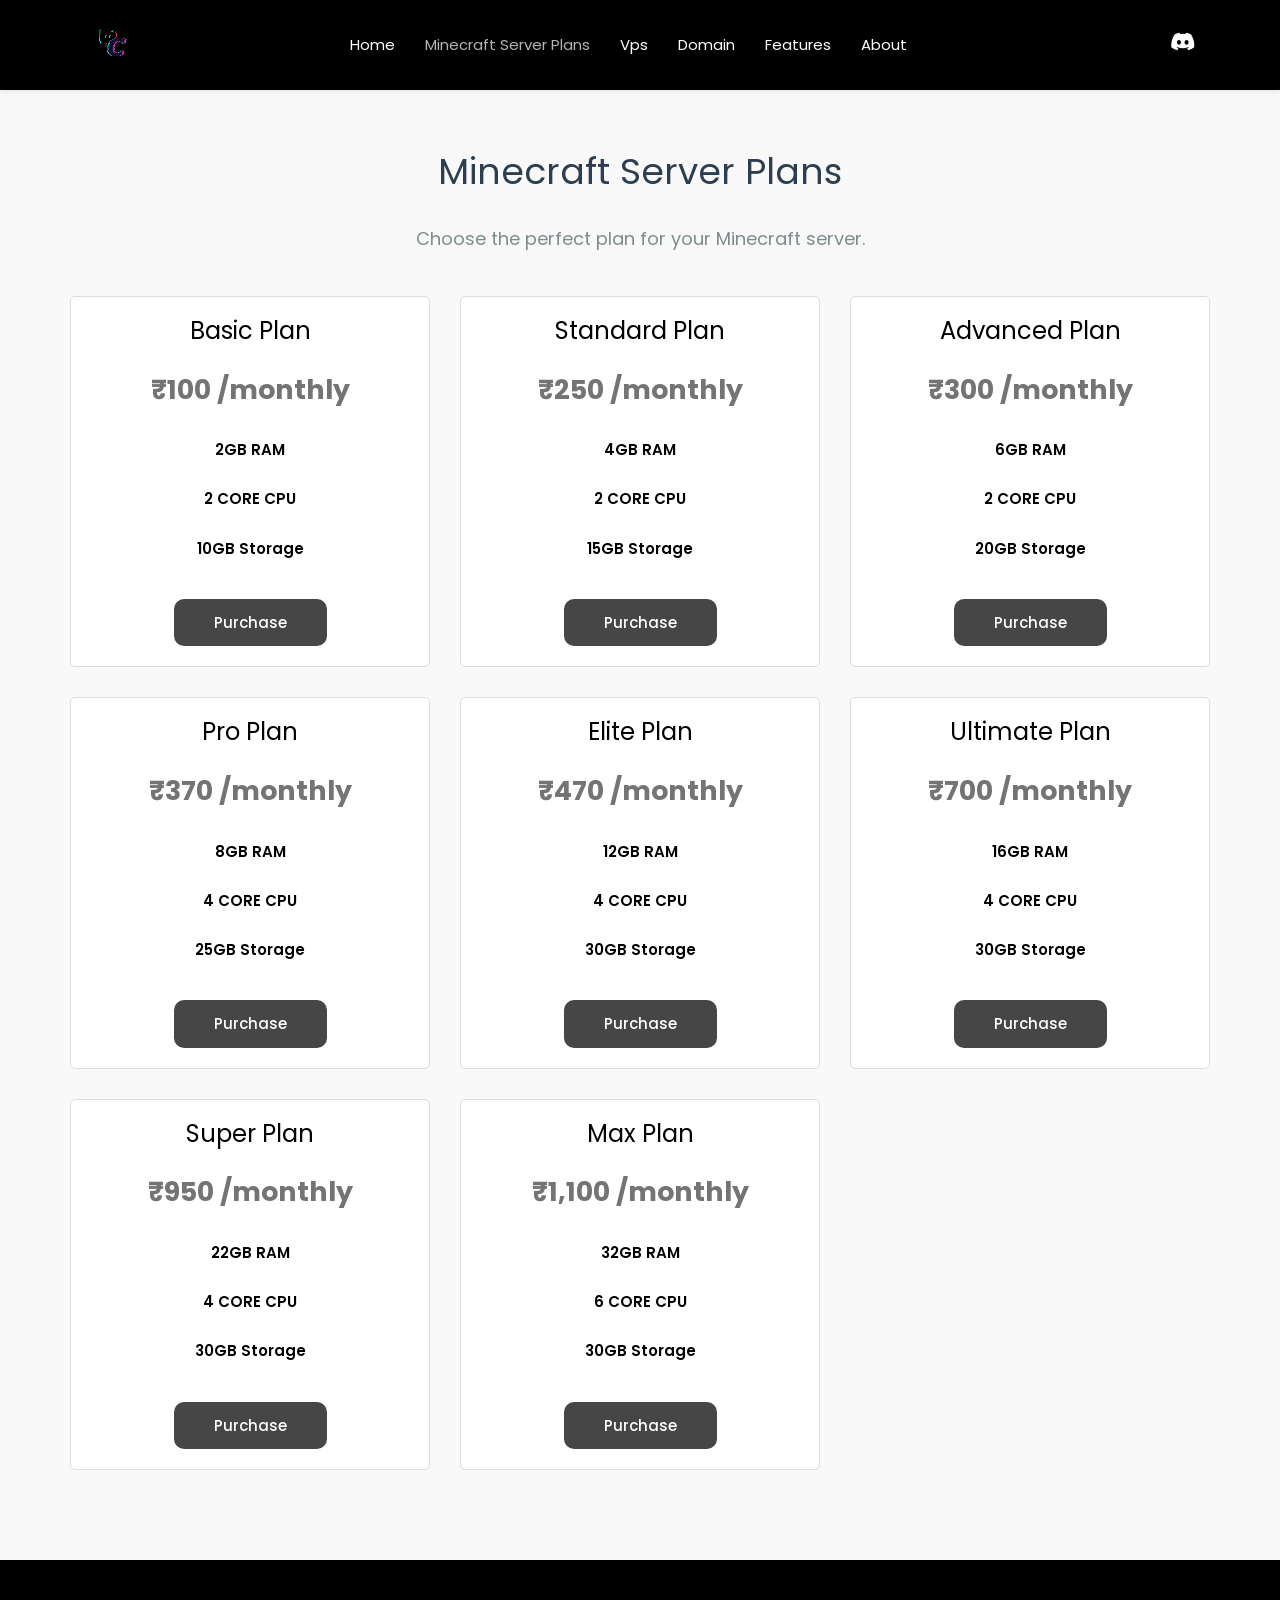
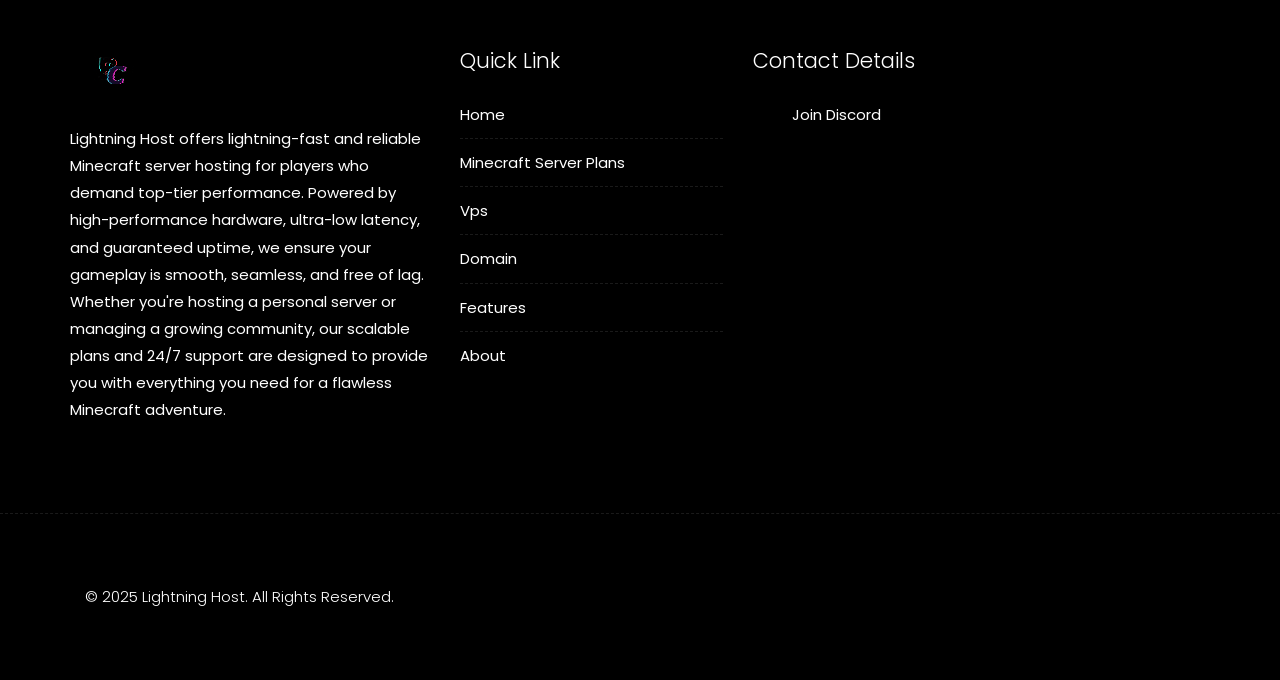
==== mcplans.html @ 677b2b1d "added" ====
<!DOCTYPE html>
<html lang="en">

<head>
    <meta charset="UTF-8">
    <meta http-equiv="X-UA-Compatible" content="IE=edge">
    <meta name="viewport" content="width=device-width, minimum-scale=1.0, maximum-scale=1.0, user-scalable=no">
    <title>Lightning Host | Minecraft Plans</title>
    <meta name="keywords" content="Minecraft Server Plans, Best Minecraft Hosting">
    <meta name="description" content="Explore our affordable and flexible Minecraft server plans.">
    <meta name="author" content="Uchiha nodes">
    <link rel="shortcut icon" href="images/logos/logo.png" type="image/x-icon" />
    <link rel="apple-touch-icon" href="images/logos/logo.png">
    <link rel="stylesheet" href="css/bootstrap.min.css">
    <link rel="stylesheet" href="style.css">
    <link rel="stylesheet" href="css/colors.css">
    <link rel="stylesheet" href="css/versions.css">
    <link rel="stylesheet" href="css/responsive.css">
    <link href="https://fonts.googleapis.com/css2?family=Poppins:wght@400;500;600;700&display=swap" rel="stylesheet">
    <link href="https://cdnjs.cloudflare.com/ajax/libs/font-awesome/5.15.4/css/all.min.css" rel="stylesheet">
    <script src="js/modernizer.js"></script>
</head>

<body class="host_version">


    <header class="header header_style_01">
        <nav class="megamenu navbar navbar-default">
            <div class="container">
                <div class="navbar-header">
                    <button type="button" class="navbar-toggle collapsed" data-toggle="collapse" data-target="#navbar" aria-expanded="false" aria-controls="navbar">
                        <span class="sr-only">Toggle navigation</span>
                        <span class="icon-bar"></span>
                        <span class="icon-bar"></span>
                        <span class="icon-bar"></span>
                    </button>
                    <a class="navbar-brand" href="index.html">
                        <img src="images/logos/logo (23).png" alt="image" class="animated-logo">
                    </a>
                </div>
                <div id="navbar" class="navbar-collapse collapse">
                    <ul class="nav navbar-nav">
                        <li><a href="./">Home</a></li>
                        <li><a class="active" href="./mcplans">Minecraft Server Plans</a></li>
                        <li><a href="./vps">Vps</a></li>
                        <li><a href="./domain">Domain</a></li>
                        <li><a href="./feature">Features</a></li>
                        <li><a href="./about">About</a></li>
                    </ul>
                    <ul class="nav navbar-nav navbar-right">
                        <li>
                            <a href="https://discord.gg/VqP8Ry9nz5" target="_blank">
                                <i class="fab fa-discord" aria-hidden="true" style="font-size: 20px;"></i>
                            </a>
                        </li>
                    </ul>
                </div>
            </div>
        </nav>
    </header>
    <section id="plans" class="plans-section">
        <div class="container">
            <div class="row">
                <div class="col-md-12 text-center">
                    <h2 class="section-title">Minecraft Server Plans</h2>
                    <p class="section-subtitle">Choose the perfect plan for your Minecraft server.</p>
                </div>
            </div>
            <div class="row">
                <!-- Plan Boxes -->
                <div class="col-md-4 col-sm-6">
                    <div class="plan-box">
                        <h3>Basic Plan</h3>
                        <p class="price">₹100 /monthly</p>
                        <ul>
                            <li>2GB RAM</li>
                            <li>2 CORE CPU</li>
                            <li>10GB Storage</li>
                        </ul>
                        <button class="btn btn-light btn-radius btn-brd effect-1" data-toggle="modal" data-target="#paymentModal">Purchase</button>
                    </div>
                </div>
                <div class="col-md-4 col-sm-6">
                    <div class="plan-box">
                        <h3>Standard Plan</h3>
                        <p class="price">₹250 /monthly</p>
                        <ul>
                            <li>4GB RAM</li>
                            <li>2 CORE CPU</li>
                            <li>15GB Storage</li>
                        </ul>
                        <button class="btn btn-light btn-radius btn-brd effect-1" data-toggle="modal" data-target="#paymentModal">Purchase</button>
                    </div>
                </div>
                <div class="col-md-4 col-sm-6">
                    <div class="plan-box">
                        <h3>Advanced Plan</h3>
                        <p class="price">₹300 /monthly</p>
                        <ul>
                            <li>6GB RAM</li>
                            <li>2 CORE CPU</li>
                            <li>20GB Storage</li>
                        </ul>
                        <button class="btn btn-light btn-radius btn-brd effect-1" data-toggle="modal" data-target="#paymentModal">Purchase</button>
                    </div>
                </div>
                <div class="col-md-4 col-sm-6">
                    <div class="plan-box">
                        <h3>Pro Plan</h3>
                        <p class="price">₹370 /monthly</p>
                        <ul>
                            <li>8GB RAM</li>
                            <li>4 CORE CPU</li>
                            <li>25GB Storage</li>
                        </ul>
                        <button class="btn btn-light btn-radius btn-brd effect-1" data-toggle="modal" data-target="#paymentModal">Purchase</button>
                    </div>
                </div>
                <div class="col-md-4 col-sm-6">
                    <div class="plan-box">
                        <h3>Elite Plan</h3>
                        <p class="price">₹470 /monthly</p>
                        <ul>
                            <li>12GB RAM</li>
                            <li>4 CORE CPU</li>
                            <li>30GB Storage</li>
                        </ul>
                        <button class="btn btn-light btn-radius btn-brd effect-1" data-toggle="modal" data-target="#paymentModal">Purchase</button>
                    </div>
                </div>
                <div class="col-md-4 col-sm-6">
                    <div class="plan-box">
                        <h3>Ultimate Plan</h3>
                        <p class="price">₹700 /monthly</p>
                        <ul>
                            <li>16GB RAM</li>
                            <li>4 CORE CPU</li>
                            <li>30GB Storage</li>
                        </ul>
                        <button class="btn btn-light btn-radius btn-brd effect-1" data-toggle="modal" data-target="#paymentModal">Purchase</button>
                    </div>
                </div>
                <div class="col-md-4 col-sm-6">
                    <div class="plan-box">
                        <h3>Super Plan</h3>
                        <p class="price">₹950 /monthly</p>
                        <ul>
                            <li>22GB RAM</li>
                            <li>4 CORE CPU</li>
                            <li>30GB Storage</li>
                        </ul>
                        <button class="btn btn-light btn-radius btn-brd effect-1" data-toggle="modal" data-target="#paymentModal">Purchase</button>
                    </div>
                </div>
                <div class="col-md-4 col-sm-6">
                    <div class="plan-box">
                        <h3>Max Plan</h3>
                        <p class="price">₹1,100 /monthly</p>
                        <ul>
                            <li>32GB RAM</li>
                            <li>6 CORE CPU</li>
                            <li>30GB Storage</li>
                        </ul>
                        <button class="btn btn-light btn-radius btn-brd effect-1" data-toggle="modal" data-target="#paymentModal">Purchase</button>
                    </div>
                </div>
            </div>
        </div>
    </section>


    <div class="modal fade" id="paymentModal" tabindex="-1" role="dialog" aria-labelledby="paymentModalLabel" aria-hidden="true">
        <div class="modal-dialog" role="document">
            <div class="modal-content">
                <div class="modal-header">
                    <h5 class="modal-title" id="paymentModalLabel">Choose Payment Option</h5>
                    <button type="button" class="close" data-dismiss="modal" aria-label="Close">
                        <span aria-hidden="true">&times;</span>
                    </button>
                </div>
                <div class="modal-body">
                    <form id="paymentForm">
                        <div class="form-group">
                            <label for="paymentOption">Select Payment Method:</label>
                            <select class="form-control" id="paymentOption" required>
                                <option value="" disabled selected>Select a payment method</option>
                                <option value="upi">UPI</option>
                                <option value="upi">Phonepe</option>
                                <option value="upi">Gpay</option>
                                <option value="upi">Paytm</option>
                                <option value="credit_card">Credit Card</option>
                                <option value="paypal">PayPal</option>
                            </select>
                        </div>
                        <button type="button" class="btn btn-primary" id="payButton">
                            <i class="fas fa-wallet"></i> Pay
                          </button>

                    </form>
                    <div id="paymentDetails" class="mt-3" style="display: none;">

                        <div id="upiDetails" style="display: none;">
                            <p><b>Important :-</b></p>
                            <p><strong>Before Paying Read All The Instructions:-</strong></p>
                            <p>After Completing Payment, Take A Screenshot Of The Payment Proof.</p>
                            <p>After Taking Screenshot, Click On Checkout Button Bellow.</p>
                            <p>Checkout Button Will Redirect You To Our Discord Checkout Channel.</p>
                            <p>In The Channel Make Checkout Ticket & Send The Payment Proof There.</p>
                            <p>After Provinding All Details And Proof Wait For The Owner Approval.</p>
                            <p>You Will Be Provided With Your Server Shortly.</p>
                            <img src="images/logos/IMG_2029.jpg" alt="UPI QR Code" class="img-fluid">
                            <span>prathampg@fam</span>
                            <p>Instructions: Open your UPI app, scan the QR code, Check name should be Pratham Anand Basavanal or Pratham and proceed with the payment.</p>
                        </div>
                        <div id="creditCardDetails" style="display: none;">
                            <p>Not available Currently.</p>
                        </div>
                        <div id="paypalDetails" style="display: none;">
                            <p>Not available Currently.</p>
                        </div>
                        <div class="checkout-button-container">
                            <button class="btn btn-success" id="checkoutButton" style="display: none;"> <i class="fas fa-shopping-cart"></i> Proceed to Checkout</button>
                        </div>
                    </div>
                </div>
            </div>
        </div>
    </div>

    <footer class="footer">
        <div class="container">
            <div class="row">
                <div class="col-md-4 col-sm-4 col-xs-12">
                    <div id="about" class="widget clearfix">
                        <div class="widget-title">
                            <img src="images/logos/logo (23).png" alt="">
                        </div>
                        <p>Lightning Host offers lightning-fast and reliable Minecraft server hosting for players who demand top-tier performance. Powered by high-performance hardware, ultra-low latency, and guaranteed uptime, we ensure your gameplay is
                            smooth, seamless, and free of lag. Whether you're hosting a personal server or managing a growing community, our scalable plans and 24/7 support are designed to provide you with everything you need for a flawless Minecraft
                            adventure. </p>
                    </div>
                </div>

                <div class="col-md-3 col-sm-3 col-xs-12">
                    <div class="widget clearfix">
                        <div class="widget-title">
                            <h3>Quick Link</h3>
                        </div>
                        <ul class="footer-links">
                            <li><a href="./">Home</a></li>
                            <li><a class="active" href="./mcplans">Minecraft Server Plans</a></li>
                            <li><a href="./vps">Vps</a></li>
                            <li><a href="./domain">Domain</a></li>
                            <li><a href="./feature">Features</a></li>
                            <li><a href="./about">About</a></li>
                        </ul>
                    </div>
                </div>

                <div class="col-md-3 col-sm-3 col-xs-12">
                    <div class="widget clearfix">
                        <div class="widget-title">
                            <h3>Contact Details</h3>
                        </div>
                        <ul class="footer-links">
                            <li><i class="fab fa-dis cord"></i><a href="
                                https://discord.gg/VqP8Ry9nz5" target="_blank"> Join Discord</a></li>
                        </ul>
                    </div>
                </div>
            </div>
        </div>
    </footer>

    <div class="copyrights">
        <div class="container">
            <div class="footer-distributed">
                <div class="footer-left">
                    <p class="footer-company-name">&copy; 2025 Lightning Host. All Rights Reserved.</p>
                </div>
            </div>
        </div>
    </div>

    <script src="js/all.js"></script>
    <script src="js/custom.js"></script>
    <script src="https://code.jquery.com/jquery-3.6.0.min.js"></script>
    <script src="https://stackpath.bootstrapcdn.com/bootstrap/4.5.2/js/bootstrap.min.js"></script>
    <script>
        // Handle payment form submission
        document.getElementById('payButton').addEventListener('click', function() {
            const paymentOption = document.getElementById('paymentOption').value;
            document.getElementById('paymentDetails').style.display = 'block';

            // Hide all payment details initially
            document.getElementById('upiDetails').style.display = 'none';
            document.getElementById('creditCardDetails').style.display = 'none';
            document.getElementById('paypalDetails').style.display = 'none';
            document.getElementById('checkoutButton').style.display = 'none';

            // Show relevant payment details based on selection
            if (paymentOption === 'upi') {
                document.getElementById('upiDetails').style.display = 'block';
                document.getElementById('checkoutButton').style.display = 'block';
            } else if (paymentOption === 'credit_card') {
                document.getElementById('creditCardDetails').style.display = 'block';
                document.getElementById('checkoutButton').style.display = 'block';
            } else if (paymentOption === 'paypal') {
                document.getElementById('paypalDetails').style.display = 'block';
                document.getElementById('checkoutButton').style.display = 'block';
            }
        });


        document.getElementById('checkoutButton').addEventListener('click', function() {

            window.open('https://discord.gg/xjxVP9pn6W', '_blank');
        });
    </script>
</body>

</html>
---- style.css ----
@import url('https://fonts.googleapis.com/css?family=PT+Sans:400,400i,700,700i');
@import url(css/animate.css);
@import url(css/animate.min.css);
@import url(css/pr_loading.css);
@import url(css/bootstrap-touch-slider.css);
@import url(css/flaticon.css);
@import url(css/prettyPhoto.css);
@import url(css/owl.carousel.css);
@import url(css/font-awesome.min.css);
body {
    color: #999;
    font-size: 15px;
    font-family: 'PT Sans', sans-serif;
    line-height: 1.80857;
}

body.demos .section {
    background: url(images/bg.png) repeat top center #f2f3f5;
}

body.demos .section-title img {
    max-width: 280px;
    display: block;
    margin: 10px auto;
}

body.demos .service-widget h3 {
    border-bottom: 1px solid #ededed;
    font-size: 18px;
    padding: 20px 0;
    background-color: #ffffff;
}

body.demos .service-widget {
    margin: 0 0 30px;
    padding: 30px;
    background-color: #fff
}

body.demos .container-fluid {
    max-width: 1080px
}

a {
    color: #1f1f1f;
    text-decoration: none !important;
    outline: none !important;
    -webkit-transition: all .3s ease-in-out;
    -moz-transition: all .3s ease-in-out;
    -ms-transition: all .3s ease-in-out;
    -o-transition: all .3s ease-in-out;
    transition: all .3s ease-in-out;
}

h1,
h2,
h3,
h4,
h5,
h6 {
    letter-spacing: 0;
    font-weight: normal;
    position: relative;
    padding: 0 0 10px 0;
    font-weight: normal;
    line-height: 120% !important;
    color: #ffffff;
    margin: 0
}

h1 {
    font-size: 24px
}

h2 {
    font-size: 22px
}

h3 {
    font-size: 18px
}

h4 {
    font-size: 16px
}

h5 {
    font-size: 14px
}

h6 {
    font-size: 13px
}

h1 a,
h2 a,
h3 a,
h4 a,
h5 a,
h6 a {
    color: #212121;
    text-decoration: none !important;
    opacity: 1
}

h1 a:hover,
h2 a:hover,
h3 a:hover,
h4 a:hover,
h5 a:hover,
h6 a:hover {
    opacity: .8
}

a {
    color: #1f1f1f;
    text-decoration: none;
    outline: none;
}

a,
.btn {
    text-decoration: none !important;
    outline: none !important;
    -webkit-transition: all .3s ease-in-out;
    -moz-transition: all .3s ease-in-out;
    -ms-transition: all .3s ease-in-out;
    -o-transition: all .3s ease-in-out;
    transition: all .3s ease-in-out;
}

.btn-custom {
    margin-top: 20px;
    background-color: transparent !important;
    border: 2px solid #ddd;
    padding: 12px 40px;
    font-size: 16px;
}

.lead {
    font-size: 18px;
    line-height: 30px;
    color: #767676;
    margin: 0;
    padding: 0;
}

blockquote {
    margin: 20px 0 20px;
    padding: 30px;
}

/*------------------------------------------------------------------
    WP CORE
-------------------------------------------------------------------*/

.first {
    clear: both
}

.last {
    margin-right: 0
}

.alignnone {
    margin: 5px 20px 20px 0;
}

.aligncenter,
div.aligncenter {
    display: block;
    margin: 5px auto 5px auto;
}

.alignright {
    float: right;
    margin: 10px 0 20px 20px;
}

.alignleft {
    float: left;
    margin: 10px 20px 20px 0;
}

a img.alignright {
    float: right;
    margin: 10px 0 20px 20px;
}

a img.alignnone {
    margin: 10px 20px 20px 0;
}

a img.alignleft {
    float: left;
    margin: 10px 20px 20px 0;
}

a img.aligncenter {
    display: block;
    margin-left: auto;
    margin-right: auto
}

.wp-caption {
    background: #fff;
    border: 1px solid #f0f0f0;
    max-width: 96%;
    /* Image does not overflow the content area */
    padding: 5px 3px 10px;
    text-align: center;
}

.wp-caption.alignnone {
    margin: 5px 20px 20px 0;
}

.wp-caption.alignleft {
    margin: 5px 20px 20px 0;
}

.wp-caption.alignright {
    margin: 5px 0 20px 20px;
}

.wp-caption img {
    border: 0 none;
    height: auto;
    margin: 0;
    max-width: 98.5%;
    padding: 0;
    width: auto;
}

.wp-caption p.wp-caption-text {
    font-size: 11px;
    line-height: 17px;
    margin: 0;
    padding: 0 4px 5px;
}

/* Text meant only for screen readers. */

.screen-reader-text {
    clip: rect(1px, 1px, 1px, 1px);
    position: absolute !important;
    height: 1px;
    width: 1px;
    overflow: hidden;
}

.screen-reader-text:focus {
    background-color: #f1f1f1;
    border-radius: 3px;
    box-shadow: 0 0 2px 2px rgba(0, 0, 0, 0.6);
    clip: auto !important;
    color: #21759b;
    display: block;
    font-size: 14px;
    font-size: 0.875rem;
    font-weight: bold;
    height: auto;
    left: 5px;
    line-height: normal;
    padding: 15px 23px 14px;
    text-decoration: none;
    top: 5px;
    width: auto;
    z-index: 100000;
    /* Above WP toolbar. */
}

/*------------------------------------------------------------------
    HEADER
-------------------------------------------------------------------*/

.megamenu .nav,
.megamenu .collapse,
.megamenu .dropup,
.megamenu .dropdown {
    position: static;
}

.megamenu .container-fluid {
    position: relative;
}

.megamenu .dropdown-menu {
    left: auto;
}

.megamenu .megamenu-content {
    padding: 20px 30px;
}

.megamenu .dropdown.megamenu-fw .dropdown-menu {
    left: 0;
    right: 0;
}

.megamenu .list-unstyled {
    min-width: 200px;
}

.header_style_01 {
    background-color: #2d3032;
    box-shadow: 0 0 8px 0 rgba(0, 0, 0, .12);
    display: block;
    left: 0;
    padding: 20px 40px !important;
    position: absolute;
    right: 0;
    top: 0;
    width: 100%;
    z-index: 111;
}

.header_style_01 .navbar-default {
    background-color: #000000;
    border: 0;
    border-radius: 0px;
}

.header_style_01 .navbar,
.header_style_01 .navbar-nav,
.header_style_01 .navbar-default,
.header_style_01 .nav {
    margin-bottom: 0 !important;
}

.header_style_01 .navbar-brand {
    padding: 2px 15px 0 15px;
}

.header_style_01 .navbar-default .navbar-nav>li>a {
    color: #2d3032;
    font-size: 15px;
    font-style: normal;
    font-weight: 400;
    text-transform: capitalize;
    background-color: transparent;
    font-family: 'Poppins', sans-serif;
}

.header_style_01 .navbar-default .navbar-nav>li a {
    background-color: #000000;
}

body.host_version .header_style_01 .navbar-default .navbar-nav>li:hover a,
body.host_version .header_style_01 .navbar-default .navbar-nav>li:focus a {
    color: #bdbdbd;
}

body.host_version .header_style_01 .navbar-default .navbar-nav>li a.active {
    color: #b4b4b4;
}

.header_style_01 .navbar-right>li {
    margin-top: 2px;
    -webkit-transition: all .3s ease-in-out;
    -moz-transition: all .3s ease-in-out;
    -ms-transition: all .3s ease-in-out;
    -o-transition: all .3s ease-in-out;
    transition: all .3s ease-in-out;
}

body.host_version .header_style_01 .navbar-right>li .log:hover {
    background: #00aeef;
    color: #2d3032 !important;
    border-color: #00aeef !important;
}

.header_style_01 .navbar-right>li>a {
    padding-bottom: 10px;
    padding-top: 10px;
}

li.social-links {
    margin: 0 8px;
}

li.social-links a {
    padding: 13px 0 !important;
}

.affix-top {
    overflow: hidden;
    visibility: visible;
    opacity: 1;
    top: -100%;
}

.affix {
    top: 0;
    left: 0;
    right: 0;
    width: 100%;
    padding: 20px 40px;
    background-color: #1f1f1f !important;
    -webkit-transition: visibility 0.95s ease-in-out, opacity 0.95s ease-in-out, bottom 0.95s ease-in-out, top 0.95s ease-in-out, left 0.95s ease-in-out, right 0.95s ease-in-out;
    -moz-transition: visibility 0.95s ease-in-out, opacity 0.95s ease-in-out, bottom 0.95s ease-in-out, top 0.95s ease-in-out, left 0.95s ease-in-out, right 0.95s ease-in-out;
    -o-transition: visibility 0.95s ease-in-out, opacity 0.95s ease-in-out, bottom 0.95s ease-in-out, top 0.95s ease-in-out, left 0.95s ease-in-out, right 0.95s ease-in-out;
    transition: visibility 0.95s ease-in-out, opacity 0.95s ease-in-out, top 0.95s ease-in-out, bottom 0.95s ease-in-out, left 0.95s ease-in-out, right 0.95s ease-in-out;
}

.navbar-nav li {
    position: relative;
}

.navbar-nav span {
    font-size: 24px;
    position: absolute;
    right: 2px;
    top: 13px;
}

.fixed-menu .navbar-default {
    position: fixed;
    visibility: hidden;
    left: 0px;
    top: 0px;
    width: 100%;
    padding: 0px 0px;
    background: #000000;
    z-index: 0;
    transition: all 500ms ease;
    -moz-transition: all 500ms ease;
    -webkit-transition: all 500ms ease;
    -ms-transition: all 500ms ease;
    -o-transition: all 500ms ease;
    z-index: 999;
    opacity: 1;
    visibility: visible;
    -ms-animation-name: fadeInDown;
    -moz-animation-name: fadeInDown;
    -op-animation-name: fadeInDown;
    -webkit-animation-name: fadeInDown;
    animation-name: fadeInDown;
    -ms-animation-duration: 500ms;
    -moz-animation-duration: 500ms;
    -op-animation-duration: 500ms;
    -webkit-animation-duration: 500ms;
    animation-duration: 500ms;
    -ms-animation-timing-function: linear;
    -moz-animation-timing-function: linear;
    -op-animation-timing-function: linear;
    -webkit-animation-timing-function: linear;
    animation-timing-function: linear;
    -ms-animation-iteration-count: 1;
    -moz-animation-iteration-count: 1;
    -op-animation-iteration-count: 1;
    -webkit-animation-iteration-count: 1;
    animation-iteration-count: 1;
}

.fixed-menu .navbar-default {
    padding: 15px 0px;
    box-shadow: 0 0 8px 0 rgba(0, 0, 0, .12);
}

/*------------------------------------------------------------------
    SECTIONS
-------------------------------------------------------------------*/

.parallax {
    background-attachment: fixed;
    background-size: cover;
    height: 100%;
    padding: 120px 0;
    position: relative;
    width: 100%;
}

.parallax.parallax-off {
    background-attachment: fixed !important;
    display: block;
    height: 100%;
    min-height: 100%;
    overflow: hidden;
    position: relative;
    background-position: center center;
    vertical-align: sub;
    width: 100%;
    z-index: 2;
}

.no-scroll-xy {
    overflow: hidden !important;
    -webkit-transition: all .4s ease-in-out;
    -moz-transition: all .4s ease-in-out;
    -ms-transition: all .4s ease-in-out;
    -o-transition: all .4s ease-in-out;
    transition: all .4s ease-in-out;
}

.section {
    display: block;
    position: relative;
    overflow: hidden;
    padding: 120px 0;
}

.noover {
    overflow: visible;
}

.noover .btn-dark {
    border: 0 !important;
}

.nopad {
    padding: 0;
}

.nopadtop {
    padding-top: 0;
}

.section.wb {
    background-color: #ffffff;
}

.section.lb {
    background-color: #f2f3f5;
}

.section.db {
    background-color: #1f1f1f;
}

.section.color1 {
    background-color: #448AFF;
}

.section.cl {
    background-color: #2d3032;
}

.first-section {
    display: block;
    position: relative;
    overflow: hidden;
    padding: 16em 0 13em;
}

/* Checklist container */

.checklist-container {
    margin-top: 10px;
    /* Spacing above the list */
    text-align: center;
    /* Center-align the entire container */
}

/* Checklist styling */

.checklist {
    list-style: none;
    /* Remove default bullet points */
    padding: 0;
    margin: 0 auto;
    display: flex;
    flex-wrap: wrap;
    /* Allow wrapping of list items */
    justify-content: center;
    /* Center items in rows */
    gap: 15px;
    /* Spacing between list items */
    max-width: 800px;
    /* Restrict the container width */
}

#ice-particles {
    position: absolute;
    top: 0;
    left: 0;
    width: 100%;
    height: 100%;
    z-index: 1;
    pointer-events: none;
}

.first-section {
    position: relative;
    z-index: 2;
}

@keyframes float {
    0% {
        transform: translateY(0px);
    }
    50% {
        transform: translateY(-10px);
    }
    100% {
        transform: translateY(0px);
    }
}

.bgimage1 {
    max-width: 80%;
    height: auto;
    margin: -20px auto;
    display: block;
    border-radius: 10px;
    animation: float 3s ease-in-out infinite;
}

.first-section h2 {
    color: #ffffff;
    font-size: 68px;
    font-weight: 300;
    text-transform: capitalize;
    display: block;
    margin: 0;
    padding: 0 0 30px;
    position: relative;
    font-family: 'Poppins', sans-serif;
}

.first-section li {
    text-align: center;
}

.first-section h2 strong {
    color: #a3a3a3;
}

.first-section .lead {
    font-size: 18px;
    font-weight: 300;
    padding: 0 0 40px;
    margin: 0;
    line-height: inherit;
    color: #ffffff;
    font-family: 'Poppins', sans-serif;
}

.macbookright {
    width: 980px;
    position: absolute;
    right: -15%;
    bottom: -6%;
}

.section-title {
    display: block;
    position: relative;
    margin-bottom: 60px;
}

.section-title p {
    color: #999;
    font-weight: 400;
    font-size: 18px;
    line-height: 33px;
    margin: 0;
}

.section-title h3 {
    font-size: 42px;
    font-weight: 300;
    line-height: 62px;
    margin: 0 0 25px;
    padding: 0;
    text-transform: none;
}

.section.colorsection p,
.section.colorsection h3,
.section.db h3 {
    color: #ffffff;
}

/*------------------------------------------------------------------
    PORTFOLIO
-------------------------------------------------------------------*/

.item-h2,
.item-h1 {
    height: 100% !important;
    height: auto !important;
}

.isotope-item {
    z-index: 2;
    padding: 0;
}

.isotope-hidden.isotope-item {
    pointer-events: none;
    z-index: 1;
}

.isotope,
.isotope .isotope-item {
    /* change duration value to whatever you like */
    -webkit-transition-duration: 0.8s;
    -moz-transition-duration: 0.8s;
    transition-duration: 0.8s;
}

.isotope {
    -webkit-transition-property: height, width;
    -moz-transition-property: height, width;
    transition-property: height, width;
}

.isotope .isotope-item {
    -webkit-transition-property: -webkit-transform, opacity;
    -moz-transition-property: -moz-transform, opacity;
    transition-property: transform, opacity;
}

.portfolio-filter ul {
    padding: 0;
    z-index: 2;
    display: block;
    position: relative;
    margin: 0;
}

.portfolio-filter ul li {
    border-radius: 0;
    display: inline-block;
    margin: 0 5px 0 0;
    text-decoration: none;
    text-transform: uppercase;
    vertical-align: middle;
}

.portfolio-filter ul li:last-child:after {
    content: "";
}

.portfolio-filter ul li .btn-dark {
    box-shadow: none;
    background-color: transparent;
    border: 1px solid #e6e7e6 !important;
    color: #1f1f1f;
    font-weight: 400;
    font-size: 13px;
    padding: 10px 30px;
}

.da-thumbs {
    list-style: none;
    position: relative;
    padding: 0;
}

.da-thumbs .pitem {
    margin: 0;
    padding: 15px;
    position: relative;
}

.da-thumbs .pitem a,
.da-thumbs .pitem a img {
    display: block;
    position: relative;
}

.da-thumbs .pitem a {
    overflow: hidden;
}

.da-thumbs .pitem a div {
    position: absolute;
    background-color: rgba(0, 0, 0, 0.8);
    width: 100%;
    height: 100%;
}

.da-thumbs .pitem a div h3 {
    display: block;
    color: #ffffff;
    font-size: 20px;
    padding: 30px 15px;
    text-transform: capitalize;
    font-weight: normal;
}

.da-thumbs .pitem a div h3 small {
    display: block;
    color: #ffffff;
    margin-top: 5px;
    font-size: 13px;
    font-weight: 300;
}

.da-thumbs .pitem a div i {
    background-color: #1f1f1f;
    position: absolute;
    color: #ffffff !important;
    bottom: 0;
    font-size: 15px;
    z-index: 12;
    right: 0;
    width: 40px;
    height: 40px;
    line-height: 40px;
    text-align: center;
}

/*------------------------------------------------------------------
    TESTIMONIALS
-------------------------------------------------------------------*/

.logos img {
    margin: auto;
    display: block;
    text-align: center;
    width: 100%;
    opacity: 0.3;
}

.logos img:hover {
    opacity: 0.5;
}

.desc h3 i {
    color: #2f2f2f;
    font-size: 37px;
    vertical-align: middle;
    margin-right: 12px;
}

.desc {
    padding: 30px;
    position: relative;
    background: #000;
    border: 1px solid #111111;
}

.testi-meta {
    display: block;
    margin-top: 20px;
}

.testimonial h4 {
    font-size: 18px;
    color: #ffffff;
    padding: 13px 0 0;
}

.testimonial img {
    max-width: 55px;
}

.testimonial small {
    margin-top: 7px;
    font-size: 16px;
    display: block;
}

.testimonial {
    background-color: transparent;
}

.testimonial h3 {
    padding: 0 0 10px;
    font-size: 20px;
    font-weight: 300;
}

.testimonial small,
.testimonial .lead {
    background-color: transparent;
    color: #aaa;
    display: block;
    font-size: 16px;
    font-style: italic;
    line-height: 30px;
    margin: 0;
    padding: 0;
    position: relative;
}

.testimonial p:after {
    display: none;
}

/*------------------------------------------------------------------
    PRICING TABLES
-------------------------------------------------------------------*/

.pricing-table {
    margin: 0px;
    background: #fff;
    box-shadow: 0 5px 14px rgba(0, 0, 0, 0.1);
}

.pricing-table i {
    width: 30px;
    color: #c2c2c2;
    display: inline-block;
    margin-right: 10px;
    padding-right: 5px;
    border-right: 1px solid #ececec;
}

.pricing-table .btn-dark {
    padding: 10px 24px;
    font-size: 15px;
}

.pricing-table strong {
    font-weight: 600;
    margin-right: 6px;
    color: #1f1f1f;
}

.pricing-table-header {
    padding: 30px 0 25px 0;
    background: #ffffff;
}

.pricing-table-header h2 {
    font-size: 31px;
    margin: 0;
    padding: 0;
    font-weight: 300;
}

.pricing-table-header h3 {
    font-size: 15px;
    font-weight: 600;
    color: #aaaaaa;
    margin-top: 10px;
    text-transform: uppercase;
}

.pricing-table-space {
    height: 10px;
}

.pricing-table-text {
    margin: 15px 30px 0 30px;
    padding: 0 10px 15px 10px;
    border-bottom: 1px solid #ececec;
    font-weight: 300;
    line-height: 30px;
    color: #c2c2c2;
    font-size: 16px;
}

.pricing-table-text p {
    font-weight: 400;
}

.pricing-table-features {
    margin: 15px 30px 0 30px;
    padding: 0 10px 15px 30px;
    border-bottom: 1px solid #ececec;
    text-align: left;
    line-height: 30px;
    font-size: 16px;
    color: #c2c2c2;
}

.pricing-table-highlighted h3,
.pricing-table-highlighted h2 {
    color: #ffffff !important;
}

.pricing-table-sign-up {
    margin-top: 25px;
    padding-bottom: 30px;
}

.pricing-table:hover {
    transform: scale(1.05, 1.06);
    -webkit-transform: scale(1.05, 1.06);
    -moz-transform: scale(1.05, 1.06);
    -o-transform: scale(1.05, 1.06);
    transition: 0.5s all ease;
    -webkit-transition: 0.5s all ease;
    -moz-transition: 0.5s all ease;
    -o-transition: 0.5s all ease;
    -ms-transition: 0.5s all ease;
}

/* Highlighted table */

.pricing-table-highlighted {
    margin-top: 0;
}

.m130 {
    margin-top: 130px;
}

.nav-pills {
    border: 1px solid #e1e1e1;
}

.nav-pills>li {
    width: 50%;
    padding: 10px;
    float: left;
    margin: 0 !important;
}

.nav-pills>li>a {
    margin: 0 !important;
    text-align: center;
    background-color: #f4f4f4;
}

/*------------------------------------------------------------------
    ICON BOXES
-------------------------------------------------------------------*/

.icon-wrapper {
    position: relative;
    cursor: pointer;
    display: block;
    z-index: 1;
}

.icon-wrapper i {
    width: 75px;
    height: 75px;
    text-align: center;
    line-height: 75px;
    font-size: 28px;
    background-color: #f2f3f5;
    color: #1f1f1f;
    margin-top: 0;
}

.small-icons.icon-wrapper:hover i,
.small-icons.icon-wrapper:hover i:hover,
.small-icons.icon-wrapper i {
    width: auto !important;
    height: auto !important;
    line-height: 1 !important;
    padding: 0 !important;
    color: #e3e3e3 !important;
    background-color: transparent !important;
    background: none !important;
    margin-right: 10px !important;
    vertical-align: middle;
    font-size: 24px !important;
}

.small-icons.icon-wrapper h3 {
    font-size: 18px;
    padding-bottom: 5px;
}

.small-icons.icon-wrapper p {
    padding: 0;
    margin: 0;
}

.icon-wrapper h3 {
    font-size: 21px;
    padding: 0 0 15px;
    margin: 0;
}

.icon-wrapper p {
    margin-bottom: 0;
    padding-left: 95px;
}

.icon-wrapper p small {
    display: block;
    color: #999;
    margin-top: 10px;
    text-transform: none;
    font-weight: 600;
    font-size: 16px;
}

.icon-wrapper p small:after {
    content: "\f105";
    font-family: FontAwesome;
    margin-left: 5px;
    font-size: 11px;
}

.effect-1 {
    display: inline-block;
    cursor: pointer;
    text-align: center;
    position: relative;
    text-decoration: none;
    z-index: 1;
}

.effect-1:after {
    pointer-events: none;
    position: absolute;
    width: 100%;
    height: 100%;
    border-radius: 4px;
    content: '';
    -webkit-box-sizing: content-box;
    -moz-box-sizing: content-box;
    box-sizing: content-box;
}

.effect-1 {
    -webkit-transition: background 0.2s, color 0.2s;
    -moz-transition: background 0.2s, color 0.2s;
    transition: background 0.2s, color 0.2s;
}

.effect-1:after {
    top: -7px;
    left: -7px;
    padding: 7px;
    box-shadow: 0 0 0 2px #274fff00;
    -webkit-transition: -webkit-transform 0.2s, opacity 0.2s;
    -webkit-transform: scale(.8);
    -moz-transition: -moz-transform 0.2s, opacity 0.2s;
    -moz-transform: scale(.8);
    -ms-transform: scale(.8);
    transition: transform 0.2s, opacity 0.2s;
    transform: scale(.8);
    opacity: 0;
}

.effect-1:hover:after {
    -webkit-transform: scale(1);
    -moz-transform: scale(1);
    -ms-transform: scale(1);
    transform: scale(1);
    opacity: 1;
}

.effect-1:after {
    -webkit-transform: scale(1.2);
    -moz-transform: scale(1.2);
    -ms-transform: scale(1.2);
    transform: scale(1.2);
}

.effect-1:hover:after {
    -webkit-transform: scale(1);
    -moz-transform: scale(1);
    -ms-transform: scale(1);
    transform: scale(1);
    opacity: 1;
}

/*------------------------------------------------------------------
    MESSAGE BOXES
-------------------------------------------------------------------*/

.service-widget h3 {
    font-size: 21px;
    color: #ffffff;
    padding: 20px 0 12px;
    margin: 0;
}

.service-widget h3 a,
.section.wb .service-widget h3,
.section.lb .service-widget h3 {
    color: #1f1f1f;
}

.service-widget p {
    margin-bottom: 0;
    padding-bottom: 0;
}

.message-box h4 {
    text-transform: uppercase;
    padding: 0;
    margin: 0 0 5px;
    font-weight: 600;
    letter-spacing: 0.5px;
    font-size: 15px;
    color: #999;
}

.message-box h2 {
    font-size: 38px;
    font-weight: 300;
    padding: 0 0 10px;
    margin: 0;
    line-height: 62px;
    margin-top: 0;
    text-transform: none;
}

.message-box p {
    margin-bottom: 20px;
}

.message-box .lead {
    padding-top: 10px;
    font-size: 19px;
    font-style: italic;
    color: #999;
    padding-bottom: 0;
}

.post-media {
    position: relative;
}

.post-media img {
    width: 100%;
}

.playbutton {
    position: absolute;
    color: #ffffff !important;
    top: 40%;
    font-size: 60px;
    z-index: 12;
    left: 0;
    right: 0;
    text-align: center;
    margin: -20px auto;
}

.hoverbutton {
    background-color: rgba(255, 255, 255, 0.8);
    position: absolute;
    color: #1f1f1f !important;
    top: 48%;
    font-size: 21px;
    z-index: 12;
    left: 0;
    opacity: 0;
    right: 0;
    width: 50px;
    height: 50px;
    line-height: 50px;
    text-align: center;
    margin: -20px auto;
}

.service-widget:hover .hoverbutton {
    opacity: 1;
}

hr.hr1 {
    position: relative;
    margin: 60px 0;
    border: 1px dashed #f2f3f5;
}

hr.hr2 {
    position: relative;
    margin: 17px 0;
    border: 1px dashed #f2f3f5;
}

hr.hr3 {
    position: relative;
    margin: 25px 0 30px 0;
    border: 1px dashed #f2f3f5;
}

hr.invis {
    border-color: transparent;
}

hr.invis1 {
    margin: 10px 0;
    border-color: transparent;
}

.section.parallax hr.hr1 {
    border-color: rgba(255, 255, 255, 0.1);
}

.sep1 {
    display: block;
    position: absolute;
    content: '';
    width: 40px;
    height: 40px;
    bottom: -20px;
    left: 50%;
    margin-left: -14px;
    background-color: #1f1f1f;
    -ms-transform: rotate(45deg);
    -webkit-transform: rotate(45deg);
    transform: rotate(45deg);
    z-index: 1;
}

.sep2 {
    display: block;
    position: absolute;
    content: '';
    width: 40px;
    height: 40px;
    top: -20px;
    left: 50%;
    margin-left: -14px;
    background-color: #1f1f1f;
    -ms-transform: rotate(45deg);
    -webkit-transform: rotate(45deg);
    transform: rotate(45deg);
    z-index: 1;
}

/* Divider Styles */

.divider-wrapper {
    width: 100%;
    box-shadow: 0 5px 14px rgba(0, 0, 0, 0.1);
    height: 540px;
    margin: 0 auto;
    position: relative;
}

.divider-wrapper:hover {
    cursor: none;
}

.divider-bar {
    position: absolute;
    width: 10px;
    left: 50%;
    top: -10px;
    bottom: -15px;
}

.code-wrapper {
    border: 1px solid #ffffff;
    display: block;
    overflow: hidden;
    width: 100%;
    height: 100%;
    position: relative;
    background: url("uploads/code.jpg") no-repeat;
}

.design-wrapper {
    overflow: hidden;
    position: absolute;
    top: 0;
    left: 0;
    right: 0;
    bottom: 0;
    -webkit-transform: translateX(50%);
    transform: translateX(50%);
}

.design-image {
    display: block;
    width: 100%;
    height: 100%;
    position: relative;
    -webkit-transform: translateX(-50%);
    transform: translateX(-50%);
    background: url("uploads/design.jpg") no-repeat;
}

/*------------------------------------------------------------------
    FEATURES
-------------------------------------------------------------------*/

.customwidget h1 {
    font-size: 44px;
    color: #ffffff;
    padding: 15px 0 25px;
    margin: 0;
    line-height: 1 !important;
    font-weight: 300;
}

.customwidget ul {
    padding: 0;
    display: block;
    margin-bottom: 30px;
}

.customwidget li i {
    margin-right: 5px;
}

.customwidget li {
    color: #ffffff;
    margin-right: 10px;
}

.image-center img {
    position: relative;
    margin: 0 0 -208px;
    z-index: 10;
    padding-right: 30px;
    text-align: center;
}

.customwidget p {
    font-style: italic;
    font-size: 18px;
    padding: 0 0 10px;
}

.img-center img {
    width: 100%;
    box-shadow: 0 5px 14px rgba(0, 0, 0, 0.1);
}

.img-center {
    margin: auto;
}

#features li p {
    margin-bottom: 0;
    padding-bottom: 0;
}

#features li {
    display: table;
    width: 100%;
    margin: 35px 0;
    cursor: pointer;
}

.features-left,
.features-right {
    padding: 0 10px;
}

.features-right li:last-child,
.features-left li:last-child {
    margin-bottom: 0px;
    padding-bottom: 0 !important;
}

.features-right li i,
.features-left li i {
    width: 68px;
    height: 68px;
    line-height: 68px;
    display: table;
    border-radius: 50%;
    font-size: 26px;
    background-color: #f2f3f5;
    margin: 0 auto 22px;
    position: relative;
    text-align: center;
    z-index: 55;
    transition: .4s;
    padding: 0;
}

#features i img {
    display: table;
    margin: 0 auto;
}

.features-left li i:before,
.features-right li i:before {
    text-align: center;
}

.features-right li i .ico-current,
.features-left li i .ico-current {
    opacity: 1;
    transition: .4s;
    visibility: visible;
}

.features-right li i .ico-hover,
.features-left li i .ico-hover {
    opacity: 0;
    transition: .4s;
    visibility: hidden;
    top: 19px;
}

.features-right li:hover .ico-current,
.features-left li:hover .ico-current {
    opacity: 0;
    transition: .4s;
    visibility: hidden;
}

.features-right li:hover .ico-hover,
.features-left li:hover .ico-hover {
    opacity: 1;
    transition: .4s;
    visibility: visible;
}

.features-right i {
    float: left;
}

.fr-inner {
    margin-left: 90px;
}

.features-left i {
    float: right;
}

.fl-inner {
    text-align: right;
    margin-right: 90px;
}

#features h4 {
    text-transform: capitalize;
    margin: 0;
    font-size: 19px;
}

/*------------------------------------------------------------------
    CONTACT
-------------------------------------------------------------------*/

.bootstrap-select {
    width: 100% \0;
    /*IE9 and below*/
}

.bootstrap-select>.dropdown-toggle {
    width: 100%;
    padding-right: 25px;
}

.has-error .bootstrap-select .dropdown-toggle,
.error .bootstrap-select .dropdown-toggle {
    border-color: #b94a48;
}

.bootstrap-select.fit-width {
    width: auto !important;
}

.bootstrap-select:not([class*="col-"]):not([class*="form-control"]):not(.input-group-btn) {
    width: 100%;
}

.bootstrap-select .dropdown-toggle:focus {
    outline: thin dotted #333333 !important;
    outline: 5px auto -webkit-focus-ring-color !important;
    outline-offset: -2px;
}

.bootstrap-select.form-control {
    margin-bottom: 0;
    padding: 0;
    border: none;
}

.bootstrap-select.form-control:not([class*="col-"]) {
    width: 100%;
}

.bootstrap-select.form-control.input-group-btn {
    z-index: auto;
}

.bootstrap-select.btn-group:not(.input-group-btn),
.bootstrap-select.btn-group[class*="col-"] {
    float: none;
    display: inline-block;
    margin-left: 0;
}

.bootstrap-select.btn-group.dropdown-menu-right,
.bootstrap-select.btn-group[class*="col-"].dropdown-menu-right,
.row .bootstrap-select.btn-group[class*="col-"].dropdown-menu-right {
    float: right;
}

.form-inline .bootstrap-select.btn-group,
.form-horizontal .bootstrap-select.btn-group,
.form-group .bootstrap-select.btn-group {
    margin-bottom: 0;
}

.form-group-lg .bootstrap-select.btn-group.form-control,
.form-group-sm .bootstrap-select.btn-group.form-control {
    padding: 0;
}

.form-inline .bootstrap-select.btn-group .form-control {
    width: 100%;
}

.bootstrap-select.btn-group.disabled,
.bootstrap-select.btn-group>.disabled {
    cursor: not-allowed;
}

.bootstrap-select.btn-group.disabled:focus,
.bootstrap-select.btn-group>.disabled:focus {
    outline: none !important;
}

.bootstrap-select.btn-group .dropdown-toggle .filter-option {
    display: inline-block;
    overflow: hidden;
    width: 100%;
    text-align: left;
}

.bootstrap-select.btn-group .dropdown-toggle .fa-angle-down {
    position: absolute;
    top: 30% !important;
    right: -5px;
    vertical-align: middle;
}

.bootstrap-select.btn-group[class*="col-"] .dropdown-toggle {
    width: 100%;
}

.bootstrap-select.btn-group .dropdown-menu {
    border: 1px solid #ededed;
    box-shadow: none;
    box-sizing: border-box;
    min-width: 100%;
    padding: 20px 10px;
    z-index: 1035;
}

.dropdown-menu>li>a {
    background-color: transparent !important;
    color: #bcbcbc !important;
    font-size: 15px;
    padding: 10px 20px;
}

.bootstrap-select.btn-group .dropdown-menu.inner {
    position: static;
    float: none;
    border: 0;
    padding: 0;
    margin: 0;
    border-radius: 0;
    -webkit-box-shadow: none;
    box-shadow: none;
}

.bootstrap-select.btn-group .dropdown-menu li {
    position: relative;
}

.bootstrap-select.btn-group .dropdown-menu li.active small {
    color: #fff;
}

.bootstrap-select.btn-group .dropdown-menu li.disabled a {
    cursor: not-allowed;
}

.bootstrap-select.btn-group .dropdown-menu li a {
    cursor: pointer;
}

.bootstrap-select.btn-group .dropdown-menu li a.opt {
    position: relative;
    padding-left: 2.25em;
}

.bootstrap-select.btn-group .dropdown-menu li a span.check-mark {
    display: none;
}

.bootstrap-select.btn-group .dropdown-menu li a span.text {
    display: inline-block;
}

.bootstrap-select.btn-group .dropdown-menu li small {
    padding-left: 0.5em;
}

.bootstrap-select.btn-group .dropdown-menu .notify {
    position: absolute;
    bottom: 5px;
    width: 96%;
    margin: 0 2%;
    min-height: 26px;
    padding: 3px 5px;
    background: #f5f5f5;
    border: 1px solid #e3e3e3;
    -webkit-box-shadow: inset 0 1px 1px rgba(0, 0, 0, 0.05);
    box-shadow: inset 0 1px 1px rgba(0, 0, 0, 0.05);
    pointer-events: none;
    opacity: 0.9;
    -webkit-box-sizing: border-box;
    -moz-box-sizing: border-box;
    box-sizing: border-box;
}

.bootstrap-select.btn-group .no-results {
    padding: 3px;
    background: #f5f5f5;
    margin: 0 5px;
    white-space: nowrap;
}

.bootstrap-select.btn-group.fit-width .dropdown-toggle .filter-option {
    position: static;
}

.bootstrap-select.btn-group.fit-width .dropdown-toggle .caret {
    position: static;
    top: auto;
    margin-top: 4px;
}

.bootstrap-select.btn-group.show-tick .dropdown-menu li.selected a span.check-mark {
    position: absolute;
    display: inline-block;
    right: 15px;
    margin-top: 5px;
}

.bootstrap-select.btn-group.show-tick .dropdown-menu li a span.text {
    margin-right: 34px;
}

.bootstrap-select.show-menu-arrow.open>.dropdown-toggle {
    z-index: 1036;
}

.bootstrap-select.show-menu-arrow .dropdown-toggle:before {
    content: '';
    border-left: 7px solid transparent;
    border-right: 7px solid transparent;
    border-bottom: 7px solid rgba(204, 204, 204, 0.2);
    position: absolute;
    bottom: -4px;
    left: 9px;
    display: none;
}

.bootstrap-select.show-menu-arrow .dropdown-toggle:after {
    content: '';
    border-left: 6px solid transparent;
    border-right: 6px solid transparent;
    border-bottom: 6px solid white;
    position: absolute;
    bottom: -4px;
    left: 10px;
    display: none;
}

.bootstrap-select.show-menu-arrow.dropup .dropdown-toggle:before {
    bottom: auto;
    top: -3px;
    border-top: 7px solid rgba(204, 204, 204, 0.2);
    border-bottom: 0;
}

.bootstrap-select.show-menu-arrow.dropup .dropdown-toggle:after {
    bottom: auto;
    top: -3px;
    border-top: 6px solid white;
    border-bottom: 0;
}

.bootstrap-select.show-menu-arrow.pull-right .dropdown-toggle:before {
    right: 12px;
    left: auto;
}

.bootstrap-select.show-menu-arrow.pull-right .dropdown-toggle:after {
    right: 13px;
    left: auto;
}

.bootstrap-select.show-menu-arrow.open>.dropdown-toggle:before,
.bootstrap-select.show-menu-arrow.open>.dropdown-toggle:after {
    display: block;
}

.bs-searchbox,
.bs-actionsbox,
.bs-donebutton {
    padding: 4px 8px;
}

.bs-actionsbox {
    float: left;
    width: 100%;
    -webkit-box-sizing: border-box;
    -moz-box-sizing: border-box;
    box-sizing: border-box;
}

.bs-actionsbox .btn-group button {
    width: 50%;
}

.bs-donebutton {
    float: left;
    width: 100%;
    -webkit-box-sizing: border-box;
    -moz-box-sizing: border-box;
    box-sizing: border-box;
}

.bs-donebutton .btn-group button {
    width: 100%;
}

.bs-searchbox+.bs-actionsbox {
    padding: 0 8px 4px;
}

.bs-searchbox .form-control {
    margin-bottom: 0;
    width: 100%;
}

select.bs-select-hidden,
select.selectpicker {
    display: none !important;
}

select.mobile-device {
    position: absolute !important;
    top: 0;
    left: 0;
    display: block !important;
    width: 100%;
    height: 100% !important;
    opacity: 0;
}

/*# sourceMappingURL=bootstrap-select.css.map */

.bootstrap-select>.btn {
    background: rgba(0, 0, 0, 0) none repeat scroll 0 0;
    font-size: 15px;
    height: 33px;
    box-shadow: none !important;
    border: 0 !important;
    padding: 0;
    width: 100%;
    color: #bcbcbc !important;
}

.contact_form {
    border: 1px solid #ededed;
    box-shadow: 0 5px 14px rgba(0, 0, 0, 0.1);
    background-color: #f2f3f5;
    padding: 40px 30px;
}

.contact_form .form-control {
    background-color: #fff;
    margin-bottom: 30px;
    border: 1px solid #ebebeb;
    box-sizing: border-box;
    color: #bcbcbc;
    font-size: 16px;
    outline: 0 none;
    padding: 10px 25px;
    height: 55px;
    resize: none;
    box-shadow: none !important;
    width: 100%;
}

.contact_form textarea {
    color: #bcbcbc;
    padding: 20px 25px !important;
    height: 160px !important;
}

.contact_form .form-control::-webkit-input-placeholder {
    color: #bcbcbc;
}

.contact_form .form-control::-moz-placeholder {
    opacity: 1;
    color: #bcbcbc;
}

.contact_form .form-control::-ms-input-placeholder {
    color: #bcbcbc;
}

#contact {
    background: url(images/bg.png) no-repeat center center #fff;
}

.features-section {
    padding: 60px 0;
    background-color: #f9f9f9;
}

.section-title {
    font-size: 36px;
    margin-bottom: 20px;
    color: #000000;
    font-family: 'Poppins', sans-serif;
}

.section-subtitle {
    font-size: 18px;
    margin-bottom: 40px;
    font-family: 'Poppins', sans-serif;
}

.feature-box {
    text-align: center;
    padding: 20px;
    border: 1px solid #ddd;
    border-radius: 5px;
    margin-bottom: 30px;
    transition: transform 0.3s;
}

.feature-box:hover {
    transform: translateY(-5px);
}

.feature-box i {
    font-size: 40px;
    color: #000000;
    margin-bottom: 15px;
}

.feature-box h3 {
    font-size: 24px;
    margin-bottom: 10px;
    color: #666;
    font-family: 'Poppins', sans-serif;
}

.feature-box p {
    font-size: 15px;
    color: #666;
    font-family: 'Poppins', sans-serif;
}

.plans-section {
    padding: 60px 0;
    background-color: #f9f9f9;
}

.section-title {
    font-size: 36px;
    margin-bottom: 20px;
}

.section-subtitle {
    font-size: 18px;
    margin-bottom: 40px;
}

.plan-box {
    background-color: #fff;
    border: 1px solid #ddd;
    border-radius: 5px;
    padding: 20px;
    text-align: center;
    margin-bottom: 30px;
    transition: transform 0.3s;
    font-family: 'Poppins', sans-serif;
}

.plan-box:hover {
    transform: translateY(-5px);
}

/* QR Code Image Styles */

#upiDetails img {
    width: 210px;
    /* Set a specific width for the QR code */
    height: auto;
    /* Maintain aspect ratio */
    margin: 10px 0;
    /* Add some margin for spacing */
    display: block;
    /* Center the image */
    margin-left: auto;
    /* Center the image */
    margin-right: auto;
    /* Center the image */
}

#upiDetails span {
    display: block;
    /* Ensures it's on a new line */
    text-align: center;
    /* Centers the text */
    font-weight: 600;
    /* Makes the text bold */
    font-size: 2rem;
    /* Adjust size for better visibility */
    margin-top: 10px;
    /* Adds spacing from the content above */
    font-family: 'Poppins', sans-serif;
}

#upiDetails p {
    color: #525252;
    text-align: center;
}

#upiDetails p b {
    color: #ff0000;
    text-align: center;
}

/* Checkout Button */

#checkoutButton {
    background-color: #28a745;
    /* Green color for checkout */
    color: #fff;
    /* White text */
    border: none;
    /* Remove default border */
}

#checkoutButton:hover {
    background-color: #218838;
    /* Darker green on hover */
}

.checkout-button-container {
    display: flex;
    /* Use flexbox for centering */
    justify-content: center;
    /* Center horizontally */
    margin-top: 20px;
    /* Add some space above the button */
}

.plan-box h3 {
    font-size: 24px;
    margin-bottom: 10px;
    color: #000000;
}

.plan-box .price {
    font-size: 27px;
    color: #747474;
    margin-bottom: 15px;
    font-family: 'Poppins', sans-serif;
}

.plan-box ul {
    list-style: none;
    padding: 0;
    margin: 0;
}

.plan-box ul li {
    margin: 22px 0;
    color: #000;
    font-weight: 600;
}

.plan-box .btn {
    margin-top: 15px;
    background-color: #000000;
}

.about-section {
    padding: 60px 0;
    background-color: #f9f9f9;
    font-family: 'Poppins', sans-serif;
}

.about-section {
    background-color: #ffffff;
    /* Black background */
    color: #fff;
    /* White text */
    padding: 60px 0;
    /* Add padding for better spacing */
}

.about-section h2 {
    color: #4b4b4b;
    /* Gold color for section title */
}

.about-section h3 {
    color: #fff;
    /* White color for subheadings */
    margin-top: 20px;
    /* Space above subheadings */
}

.about-section p {
    color: #ddd;
    /* Light gray for paragraph text */
}

.discord-widget-section {
    background-color: #f9f9f9;
    /* Black background */
    color: #000000;
    /* White text */
    padding: 40px 0;
    /* Padding for spacing */
}

.discord-widget-section h2 {
    color: #000000;
    /* Gold color for section title */
    font-family: 'Poppins', sans-serif;
}

/* General Styles */

body {
    font-family: 'Poppins', sans-serif;
    background-color: #f9f9f9;
    color: #333;
}

/* Section Styles */

.domains-section {
    padding: 60px 0;
}

.section-title {
    font-size: 36px;
    margin-bottom: 20px;
    color: #2c3e50;
}

.section-subtitle {
    font-size: 18px;
    margin-bottom: 40px;
    color: #7f8c8d;
}

/* Domain List Styles */

.domain-list {
    display: flex;
    flex-wrap: wrap;
    justify-content: center;
    margin: 0;
    padding: 0;
    list-style: none;
}

.domain-list li {
    background-color: #ffffff;
    border: 1px solid #e0e0e0;
    border-radius: 8px;
    padding: 20px;
    margin: 10px;
    width: 150px;
    text-align: center;
    box-shadow: 0 2px 5px rgba(0, 0, 0, 0.1);
    transition: transform 0.3s, box-shadow 0.3s;
}

.domain-list li:hover {
    transform: translateY(-5px);
    box-shadow: 0 4px 10px rgba(0, 0, 0, 0.2);
}

/* Note Section Styles */

.note {
    background-color: #5a5a5a;
    border-radius: 8px;
    padding: 20px;
    margin-top: 40px;
    text-align: center;
    color: #fff;
}

.note p {
    margin: 5px 0;
}

/* Footer Styles */

.footer {
    background-color: #2c3e50;
    color: #ffffff;
    padding: 40px 0;
}

.footer a {
    color: #ffffff;
    text-decoration: none;
}

.footer a:hover {
    text-decoration: underline;
}

.footer-company-name {
    margin: 0;
}

/* Responsive Styles */

@media (max-width: 768px) {
    .domain-list li {
        width: 100%;
        margin: 10px 0;
    }
}

.online-members h2 {
    color: #ffffff;
    /* Gold color for title */
    font-size: 1.4em;
    /* Larger font size for title */
    margin-bottom: 10px;
    /* Space below title */
    text-shadow: 1px 1px 2px rgba(0, 0, 0, 0.7);
    /* Subtle shadow for text */
}

.online-count {
    font-size: 30px;
    /* Large font for online count */
    font-weight: bold;
    background: linear-gradient(90deg, #ffffff, #adb2ff);
    /* Gradient background for count */
    -webkit-background-clip: text;
    /* Clip background to text */
    -webkit-text-fill-color: transparent;
    /* Make text transparent to show gradient */
}

/* Custom styles for the online members display */

.online-members {
    background: linear-gradient(135deg, #1a1a1a, #181818);
    /* Dark gradient background */
    color: #fff;
    /* White text */
    padding: 29px;
    /* Reduced padding */
    border-radius: 8px;
    /* Slightly smaller border radius */
    box-shadow: 0 6px 15px rgba(0, 0, 0, 0.5);
    /* Reduced shadow */
    margin: 15px auto;
    /* Center the box horizontally */
    text-align: center;
    width: 290px;
    /* Set a fixed width for smaller horizontal size */
    transition: transform 0.3s, box-shadow 0.3s, background-color 0.3s;
    /* Smooth transition */
    font-size: 14px;
    /* Adjusted font size */
}

.online-members:hover {
    transform: translateY(-5px);
    /* Lift the element on hover */
    box-shadow: 0 10px 25px rgba(0, 0, 0, 0.7);
    /* Slightly stronger shadow for hover */
    background: linear-gradient(135deg, #1a1a1a, #181818);
    /* Background color change on hover */
}

.join-button {
    margin-top: 20px;
    padding: 10px 20px;
    background-color: #7289DA;
    /* Gold color for button */
    border: none;
    border-radius: 5px;
    color: #ffffff;
    font-weight: 600;
    cursor: pointer;
    font-size: 13px;
    /* Font size */
    transition: background-color 0.3s, transform 0.3s;
    /* Smooth transition */
}

.join-button:hover {
    background-color: #4d5885;
    /* Darker gold on hover */
    transform: translateY(-2px);
    /* Lift effect on hover */
}

input[type="number"] {
    padding: 10px;
    border: none;
    border-radius: 5px;
    margin-top: 10px;
    width: 80%;
    /* Full width */
    max-width: 300px;
    /* Max width */
    font-size: 16px;
    /* Font size */
}

.discord-widget-section p {
    color: #ddd;
    /* Light gray for paragraph text */
}

.about-list {
    list-style-type: none;
    /* Remove default list styling */
    padding: 0;
    /* Remove padding */
}

.about-list li {
    background: #222;
    /* Dark background for list items */
    margin: 10px 0;
    /* Space between list items */
    padding: 10px;
    /* Padding for list items */
    border-radius: 5px;
    /* Rounded corners */
    transition: background 0.3s;
    /* Transition for hover effect */
}

.about-list li:hover {
    background: #525252;
    /* Gold background on hover */
    color: #000;
    /* Black text on hover */
}

.about-section h3 {
    font-size: 28px;
    margin-top: 30px;
    text-align: center;
    color: #333;
}

.about-section p {
    font-size: 16px;
    margin-top: 30px;
    text-align: center;
    color: #666;
}

.section-title {
    font-size: 36px;
    margin-bottom: 20px;
}

.section-subtitle {
    font-size: 18px;
    margin-bottom: 40px;
}

.about-list {
    list-style: none;
    padding: 0;
}

.about-list li {
    margin: 10px 0;
    font-size: 16px;
}

/*------------------------------------------------------------------
    FOOTER
-------------------------------------------------------------------*/

.cac {
    background-color: #232323;
    -webkit-transition: all .3s ease-in-out;
    -moz-transition: all .3s ease-in-out;
    -ms-transition: all .3s ease-in-out;
    -o-transition: all .3s ease-in-out;
    transition: all .3s ease-in-out;
}

.cac:hover a h3 {
    color: #fff !important;
}

.cac a h3 {
    color: #999;
}

.cac h3 {
    padding: 60px 0;
    margin: 0;
    font-weight: 400;
    font-size: 20px;
    text-transform: capitalize;
}

.footer {
    padding: 90px 0 80px !important;
    color: #ffffff;
    background-color: #000000;
    font-family: 'Poppins', sans-serif;
}

.footer .widget-title {
    position: relative;
    display: block;
    margin-bottom: 30px;
}

.footer .widget-title small {
    color: #999;
    display: block;
    padding: 0 58px;
    text-transform: uppercase;
}

.footer .widget-title h3 {
    color: #fff;
    font-weight: 300;
    font-size: 21px;
    padding: 0;
    margin: 0;
    line-height: 1 !important;
    font-family: 'Poppins', sans-serif;
}

.footer-links {
    list-style: none;
    padding: 0;
}

.footer-links a {
    color: #ffffff;
}

.footer-links a:hover,
.footer a:hover {
    color: #bebebe !important;
}

.footer-links li {
    margin-bottom: 10px;
    display: block;
    width: 100%;
    border-bottom: 1px dashed rgba(255, 255, 255, 0.1);
    padding-bottom: 10px;
    font-family: 'Poppins', sans-serif;
}

.twitter-widget li {
    margin-bottom: 0;
    border: 0 !important;
}

.twitter-widget li i {
    border-right: 0 !important;
    margin-right: 0;
}

.footer-links li:last-child {
    margin-bottom: 0;
    padding-bottom: 0;
    border: 0;
}

.footer-links i {
    display: inline-block;
    width: 25px;
    margin-right: 10px;
    border-right: 1px dashed rgba(255, 255, 255, 0.1);
}

.copyrights {
    border-top: 1px dashed rgba(255, 255, 255, 0.1);
    background-color: #000000;
    box-sizing: border-box;
    width: 100%;
    text-align: left;
    padding: 50px 60px;
    overflow: hidden;
}

/* Footer left */

.footer-distributed .footer-left {
    float: left;
}

.footer-distributed .footer-links {
    margin: 0 0 10px;
    text-transform: uppercase;
    padding: 0;
}

.footer-distributed .footer-links a {
    display: inline-block;
    line-height: 1.8;
    margin: 0 10px 0 10px;
    text-decoration: none;
}

.footer-distributed .footer-company-name {
    font-weight: 300;
    margin: 0 10px;
    color: #ffffff;
    padding: 19px 0px;
    font-family: 'Poppins', sans-serif;
}

/* Footer right */

.footer-distributed .footer-right {
    float: right;
}

/* The search form */

.footer-distributed form {
    position: relative;
}

.footer-distributed form input {
    display: block;
    border-radius: 3px;
    box-sizing: border-box;
    background-color: #181818;
    border: none;
    font: inherit;
    font-size: 15px;
    font-weight: normal;
    color: #999;
    width: 400px;
    padding: 18px 50px 18px 18px;
}

.footer-distributed form input:focus {
    outline: none;
}

/* Changing the placeholder color */

.footer-distributed form input::-webkit-input-placeholder {
    color: #999;
}

.footer-distributed form input::-moz-placeholder {
    opacity: 1;
    color: #999;
}

.footer-distributed form input:-ms-input-placeholder {
    color: #999;
}

/* The magnify glass icon */

.footer-distributed form i {
    width: 18px;
    height: 18px;
    position: absolute;
    top: 16px;
    right: 18px;
    color: #999;
    font-size: 18px;
    margin-top: 6px;
}

.footer-distributed .footer-company-name a {
    color: #ffffff;
}

.footer-distributed .footer-company-name a:hover {
    color: #00aeef;
}

/*------------------------------------------------------------------
    MISC
-------------------------------------------------------------------*/

.progress {
    background-color: #f2f3f5;
    border-radius: 0;
    box-shadow: none;
    height: 5px;
    margin-bottom: 20px;
    overflow: hidden;
}

.skills h3 {
    color: #999999;
    font-size: 15px;
}

.dmtop {
    background-color: #180909;
    z-index: 100;
    width: 50px;
    height: 50px;
    line-height: 47px;
    position: fixed;
    bottom: -100px;
    border-radius: 3px;
    right: 50px;
    text-align: center;
    font-size: 28px;
    color: #ffffff !important;
    cursor: pointer;
    -webkit-transition: all .7s ease-in-out;
    -moz-transition: all .7s ease-in-out;
    -o-transition: all .7s ease-in-out;
    -ms-transition: all .7s ease-in-out;
    transition: all .7s ease-in-out;
}

.icon_wrap {
    background-color: #1f1f1f;
    width: 100px;
    height: 100px;
    display: block;
    line-height: 100px;
    font-size: 34px;
    color: #ffffff;
    margin: 0 auto;
    text-align: center;
    padding: 0 !important;
    border: 0 !important;
}

.stat-wrap h3 {
    font-size: 18px;
    font-weight: 400;
    color: #999 !important;
    margin: 0 !important;
    padding: 0 !important;
    line-height: 1 !important;
}

.stat-wrap p {
    font-size: 38px;
    color: #ffffff;
    margin: 0;
    font-weight: 300;
    padding: 4px 0 0;
    line-height: 1 !important;
}

#preloader {
    width: 100%;
    height: 100%;
    top: 0;
    right: 0;
    bottom: 0;
    left: 0;
    background: #000000;
    z-index: 11000;
    position: fixed;
    display: block
}

.preloader {
    position: absolute;
    margin: 0 auto;
    left: 1%;
    right: 1%;
    top: 45%;
    width: 95px;
    height: 95px;
    background: center center no-repeat none;
    background-size: 95px 95px;
    -webkit-border-radius: 50%;
    -moz-border-radius: 50%;
    -ms-border-radius: 50%;
    -o-border-radius: 50%;
    border-radius: 50%
}

/*------------------------------------------------------------------
    BUTTONS
-------------------------------------------------------------------*/

.navbar-default .btn-light {
    padding: 0 20px;
    margin-left: 15px;
}

.btn {
    border: 0 !important;
}

.nav-pills,
.effect-1:after,
.nav-pills>li>a,
.global-radius,
.btn-brd {
    border-radius: 4px;
}

.btn-light {
    padding: 13px 40px;
    font-size: 15px;
    font-weight: 500;
    color: #ffffff;
    background-color: transparent;
    border: 2px solid #ffffff;
    transition: transform 0.2s ease-in-out;
    /* Smooth scaling transition */
}

.btn-light:hover {
    transform: scale(1.1);
    /* Slightly increase size on hover */
}

.btn-dark {
    padding: 13px 40px;
    font-size: 18px;
    border: 1px solid #ececec !important;
    color: #1f1f1f;
    background-color: transparent;
}

.btn-light:hover,
.btn-light:focus {
    border-color: rgba(255, 255, 255, 0.6);
    color: rgba(255, 255, 255, 0.6);
}

body.host_version .slide-btn.btn-light {
    background: #383838 !important;
    color: #ffffff !important;
    font-size: 15px;
    font-weight: 700;
    font-family: 'Poppins', sans-serif;
}

body.host_version .first-section .effect-1.slide-btn::after {
    box-shadow: 0 0 0 2px #44000000;
}

/**-------------- inner Page css ---------------**/

.all-title-box {
    background: url(uploads/banner.jpg)no-repeat;
    -webkit-background-size: cover;
    -moz-background-size: cover;
    -o-background-size: cover;
    background-size: cover;
    background-position: center;
    min-height: 300px;
}

.all-title-box h1 {
    color: #fff;
    font-weight: 800;
    text-transform: capitalize;
    padding-top: 11%;
    font-size: 3em;
    line-height: 0em;
}

span.m_1 {
    font-weight: 300;
    font-size: 20px;
    line-height: 1.5em;
    display: block;
}

.list-domain {
    margin-top: 30px;
}

.list-domain ul {
    list-style: none;
    margin: 0px;
    padding: 0px;
}

.list-domain ul li {
    display: inline-block;
    padding: 10px 30px;
}

.dmoain-pricing table {
    border-collapse: collapse;
    margin: 0;
    padding: 0;
    width: 100%;
    table-layout: fixed;
}

.dmoain-pricing table .domain-head {
    color: #fff;
    font-size: 20px;
    font-weight: 400;
    background: #00aeef;
}

.dmoain-pricing table .domain-head th {
    border-right: 2px solid #fff;
}

.dmoain-pricing table .domain-head th:last-child {
    border-right: none;
}

.dmoain-pricing table th {
    padding: 11px 0;
    text-align: center;
    font-weight: 600;
}

.dmoain-pricing table td {
    padding: 23px 0;
    text-align: center;
    font-weight: 700;
    color: #707070;
}

.dmoain-pricing table th,
.dmoain-pricing tbody tr td:nth-child(1) {
    text-transform: capitalize;
}

.dmoain-pricing tbody tr td:nth-child(1) {
    font-size: 20px;
    color: #000;
    font-weight: 600;
}

#pricing-box .grid1 {
    background-color: #f6f6f6;
    position: relative;
    box-shadow: 0 5px 14px rgba(0, 0, 0, 0.1);
    transition: 0.5s all;
    -webkit-transition: 0.5s all;
    -moz-transition: 0.5s all;
    -o-transition: 0.5s all;
    -ms-transition: 0.5s all;
}

.grid1 span {
    position: relative;
    top: 0%;
    right: 0px;
    color: #F8F8FF;
    display: inline-block;
    font-size: 20px;
    font-weight: 900;
    padding: 10px 30px;
    background-color: #00aeef;
    border-radius: 18px 18px 0 0;
}

.grid1 h2 {
    text-align: center;
    padding: 15px 0;
    color: #F8F8FF;
    background-color: #00aeef;
    font-size: 28px;
    font-weight: 600;
}

.grid1 .para {
    padding: 30px;
}

#pricing-box .grid2 {
    background-color: #f6f6f6;
    position: relative;
    box-shadow: 0 5px 14px rgba(0, 0, 0, 0.1);
    transition: 0.5s all;
    -webkit-transition: 0.5s all;
    -moz-transition: 0.5s all;
    -o-transition: 0.5s all;
    -ms-transition: 0.5s all;
}

.grid2 span {
    position: relative;
    top: 0%;
    right: 0%;
    color: #F8F8FF;
    display: inline-block;
    font-size: 20px;
    font-weight: 900;
    padding: 10px 30px;
    background-color: #00aeef;
    border-radius: 18px 18px 0 0;
}

.grid2 h2 {
    text-align: center;
    padding: 15px 0;
    color: #F8F8FF;
    background-color: #00aeef;
    font-size: 28px;
    font-weight: 600;
}

.grid2 .para {
    padding: 30px;
}

#pricing-box .grid3 {
    background-color: #f6f6f6;
    position: relative;
    box-shadow: 0 5px 14px rgba(0, 0, 0, 0.1);
    transition: 0.5s all;
    -webkit-transition: 0.5s all;
    -moz-transition: 0.5s all;
    -o-transition: 0.5s all;
    -ms-transition: 0.5s all;
}

.grid3 span {
    position: relative;
    top: 0%;
    right: 0%;
    color: #F8F8FF;
    display: inline-block;
    font-size: 20px;
    font-weight: 900;
    padding: 10px 30px;
    background-color: #00aeef;
    border-radius: 18px 18px 0 0;
}

.grid3 h2 {
    text-align: center;
    padding: 15px 0;
    color: #F8F8FF;
    background-color: #00aeef;
    font-size: 28px;
    font-weight: 600;
}

.grid3 .para {
    padding: 30px;
}

.para p {
    font-size: 16px;
    color: #2d3032;
}

.price-tit {
    background: #00aeef;
    padding: 20px;
}

.price-tit p {
    color: #ffffff;
    font-size: 18px;
}

#testimonial-box .testimonial h3 {
    color: #ffffff;
}

#testimonial-box .desc:hover {
    background: #00aeef;
    border: 1px solid #00aeef;
}

#testimonial-box .desc:hover .lead {
    color: #121212;
}

.customer-box {}

.customer-box .nav-tabs {
    border-bottom: none;
    padding: 20px;
    background: #f6f6f6;
}

.customer-box .nav-tabs>li.active>a {
    border: none;
    background: #00aeef;
    color: #fff;
    border-radius: 0px;
}

.customer-box .nav-tabs>li>a {
    border-radius: 0px;
    border: 0px;
    background: #2d3032;
    color: #ffffff;
    padding: 14px 25px;
    font-size: 18px;
}

.customer-box .nav-tabs>li>a:hover {
    background: #00aeef;
    color: #ffffff;
    border: 0px;
}

.customer-box .tab-content {
    padding: 20px;
}

.for-pwd {
    margin-left: 20px;
}

.customer-box .tab-content .form-group .form-control {
    background-color: #fff;
    margin-bottom: 30px;
    border: 1px solid #ebebeb;
    box-sizing: border-box;
    color: #bcbcbc;
    font-size: 16px;
    outline: 0 none;
    padding: 10px 25px;
    height: 55px;
    resize: none;
    box-shadow: none !important;
    width: 100%;
}

.tit-up .close {
    position: relative;
    z-index: 2;
}

.small-map {
    width: 100%;
    height: 400px;
    margin: 0 auto auto;
    box-shadow: 10px 10px 15px 0px #ccc;
}

.map-btn {
    background: #2d3032;
    width: 60px;
    height: 60px;
    text-align: center;
    line-height: 60px;
    font-size: 25px;
    color: #fff;
    margin: 0 auto;
    cursor: pointer;
    border-radius: 4px 4px 0px 0px;
}

.map-box {
    display: none;
}
---- css/colors.css ----
/******************************************
    Version: 1.0
/****************************************** */

.customwidget li i,
.navbar-nav span {
    color: #db00ce !important;
}

.lead strong,
.icon-wrapper:hover a,
a:hover,
a:focus {
    color: #2750ff
}

/**************************************
GRADIENTS 
**************************************/

.grd1-trans {
    background: rgb(219, 0, 206);
    background: -moz-linear-gradient(top, rgba(219, 0, 206, 0.6) 0%, rgba(39, 80, 255, 0.6) 100%);
    background: -webkit-linear-gradient(top, rgba(219, 0, 206, 0.6) 0%, rgba(39, 80, 255, 0.6) 100%);
    background: linear-gradient(to bottom, rgba(219, 0, 206, 0.6) 0%, rgba(39, 80, 255, 0.6) 100%);
    filter: progid: DXImageTransform.Microsoft.gradient( startColorstr='#db00ce', endColorstr='#2750ff', GradientType=0);
}

.icon_wrap:hover,
.nav-pills>li.active>a,
.nav-pills>li.active>a:focus,
.nav-pills>li.active>a:hover,
.icon-wrapper:hover i,
.grd1 {
    color: #ffffff;
    background: #db00ce;
    background: -moz-linear-gradient(left, #db00ce 0%, #2750ff 100%);
    background: -webkit-linear-gradient(left, #db00ce 0%, #2750ff 100%);
    background: linear-gradient(to right, #db00ce 0%, #2750ff 100%);
    filter: progid: DXImageTransform.Microsoft.gradient( startColorstr='#db00ce', endColorstr='#2750ff', GradientType=1);
}

.icon_wrap,
.dmtop:hover,
.cac:hover,
.features-right li:hover i,
.features-left li:hover i,
.nav-pills>li:hover>a,
.nav-pills>li:focus>a,
.nav-pills>li.active>a,
.nav-pills>li.active>a:focus,
.nav-pills>li.active>a:hover,
.divider-bar,
.owl-next:hover i,
.owl-prev:hover i,
.icon-wrapper:hover i:hover,
.grd1:hover,
.grd1:focus {
    background-position: 100px;
    color: #ffffff;
    background: #2750ff;
    background: -moz-linear-gradient(left, #2750ff 0%, #db00ce 100%);
    background: -webkit-linear-gradient(left, #2750ff 0%, #db00ce 100%);
    background: linear-gradient(to right, #2750ff 0%, #db00ce 100%);
    filter: progid: DXImageTransform.Microsoft.gradient( startColorstr='#2750ff', endColorstr='#db00ce', GradientType=1);
}
---- css/versions.css ----
body.host_version .icon_wrap i,
body.host_version .customwidget li i,
body.host_version .navbar-nav span {
    color: #2d3032 !important;
}

body.host_version .lead strong,
body.host_version .icon-wrapper:hover a,
body.host_version a:hover,
body.host_version a:focus {
    color: #0071b9
}

body.host_version .btn-light {
    background-color: #464646;
    color: #ffffff !important;
    border: 2px solid #0ec3ff;
    border-radius: 10px;
}

body.host_version .stat-wrap h3 {
    color: #ffffff !important;
}

/**************************************
GRADIENTS 
**************************************/

body.host_version .icon_wrap:hover,
body.host_version .nav-pills>li.active>a,
body.host_version .nav-pills>li.active>a:focus,
body.host_version .nav-pills>li.active>a:hover,
body.host_version .icon-wrapper:hover i,
body.host_version .grd1 {
    color: #ffffff !important;
    background: #2d3032;
}

body.host_version .stat-wrap,
body.host_version .dmtop:hover,
body.host_version .cac:hover,
body.host_version .features-right li:hover i,
body.host_version .features-left li:hover i,
body.host_version .nav-pills>li:hover>a,
body.host_version .nav-pills>li:focus>a,
body.host_version .nav-pills>li.active>a,
body.host_version .nav-pills>li.active>a:focus,
body.host_version .nav-pills>li.active>a:hover,
body.host_version .divider-bar,
body.host_version .owl-next:hover i,
body.host_version .owl-prev:hover i,
body.host_version .icon-wrapper:hover i:hover,
body.host_version .grd1:hover,
body.host_version .grd1:focus {
    background-position: 100px;
    color: #ffffff !important;
    background: #be0000;
}

body.host_version .checkdomain {
    background-color: #fff;
    padding: 30px;
    text-align: left;
}

body.host_version .checkdomain {
    margin-top: 40px;
    display: block;
    position: relative;
}

body.host_version .checkdomain-wrapper .form-group {
    background: #f2f3f5 none repeat scroll 0 0;
    padding: 10px;
    border: 1px solid #e9e9ec;
    width: 100%;
}

body.host_version .checkdomain hr {
    border-color: rgba(255, 255, 255, 0);
    margin: 10px 0;
}

body.host_version .checkdomain-wrapper .form-control {
    display: inline-block;
    vertical-align: middle;
    border: 1px solid #e9e9ec;
    box-shadow: none !important;
    border-radius: 0;
    width: 84%;
    height: 50px;
}

body.host_version .checkdomain-wrapper .btn {
    height: 50px;
    width: 15%;
}

body.host_version .checkdomain {
    background-color: #fff;
    padding: 30px;
    position: relative;
    display: inline-table;
    margin-top: 50px;
    width: 100%;
}

body.host_version .icon-wrapper {
    text-align: left;
}

body.host_version .checkdomain-wrapper .checkbox {
    display: inline-block;
    margin-right: 15px;
    padding-left: 5px;
    text-align: left;
}

body.host_version .dev-list .widget p {
    margin: 0;
    padding: 5px 0 0;
}

body.host_version .dev-list img {
    width: 100%;
}

body.host_version .footer-social .btn {
    background-color: white;
    border: 1px solid #ededed !important;
    color: #1f1f1f;
    font-size: 20px;
    height: 40px;
    line-height: 40px;
    margin: 0 3px;
    padding: 0;
    text-align: center;
    width: 40px;
}

body.host_version .dev-list .widget {
    padding: 30px;
    border: 1px solid #ededed;
    box-shadow: 0 0 8px 0 rgba(0, 0, 0, .08);
}

body.host_version .dev-list .widget h3 {
    font-size: 21px;
    padding: 0 0 5px;
    margin: 0;
    line-height: 1 !important;
}

body.host_version .dev-list .widget-title {
    padding: 20px 0 10px;
    margin: 0;
    line-height: 1 !important;
}

body.host_version .big-tagline img {
    margin-bottom: -10px;
    max-width: 186px;
}

.price {
    font-size: 24px;
    font-weight: bold;
    color: rgb(100, 38, 38);
    /* Use any color you prefer */
    font-family: 'Arial Unicode MS', Arial, sans-serif;
}

.price span {
    font-size: 32px;
    color: rgb(100, 38, 38);
    /* Main price color */
}

body.host_version .navbar-default .btn-light {
    border-color: #efefef !important;
    padding-left: 10px;
    padding-right: 10px;
    margin: 0;
}

body.host_version .affix {
    background-color: #ffffff !important;
}

body.host_version .icon_wrap,
body.host_version .header_style_01 {
    background: #000000 !important;
    position: relative;
}

body.host_version .first-section .effect-1:after,
body.host_version .stat-wrap .effect-1:after {
    box-shadow: 0 0 0 2px #fff;
}

body.host_version .header_style_01 .navbar-default .navbar-nav>li>a {
    color: rgb(255, 255, 255);
}

body.host_version .noover p {
    color: rgba(255, 255, 255, 1) !important;
}

body.host_version .noover .grd1 {
    border: 0 !important;
}

body.host_version .stat-wrap p {
    color: #ffffff;
    font-size: 38px;
    font-weight: 600;
    line-height: 1.3;
    margin: 0;
    padding: 13px 0 0;
}

body.host_version .icon_wrap {
    font-size: 62px;
}

body.host_version .first-section {
    display: block;
    overflow: visible !important;
    padding: 14em 0 14em 0 !important;
    position: relative;
}

body.host_version .first-section h2 {
    padding-bottom: 15px;
}

body.host_version .first-section .lead {
    padding-bottom: 35px;
}

body.host_version .stat-wrap {
    border-radius: 0px;
    display: block;
    bottom: 0px !important;
    margin-top: 1em;
    padding: 2em 1.5em;
    position: relative;
    z-index: 10;
}

body.host_version .stat-wrap .alignleft {
    margin-right: 30px;
}

/*------------------------------------------------------------------
    2. SEO MARKETING VERSION
-------------------------------------------------------------------*/

body.seo_version .widget-title small,
body.seo_version .customwidget li i,
body.seo_version .navbar-nav span {
    color: #ff5023 !important;
}

body.seo_version .lead strong,
body.seo_version .icon-wrapper:hover a,
body.seo_version a:hover,
body.seo_version a:focus {
    color: #ffda44
}

/**************************************
GRADIENTS 
**************************************/

body.seo_version .btn-buy:hover,
body.seo_version .cac:hover,
body.seo_version .icon_wrap:hover,
body.seo_version .nav-pills>li.active>a,
body.seo_version .nav-pills>li.active>a:focus,
body.seo_version .nav-pills>li.active>a:hover,
body.seo_version .icon-wrapper:hover i,
body.seo_version .grd1 {
    color: #ffffff;
    background: #ff5023;
    border: #ff5023;
    background: -moz-linear-gradient(left, #ff5023 0%, #ffda44 100%);
    background: -webkit-linear-gradient(left, #ff5023 0%, #ffda44 100%);
    background: linear-gradient(to right, #ff5023 0%, #ffda44 100%);
    filter: progid: DXImageTransform.Microsoft.gradient( startColorstr='#ff5023', endColorstr='#ffda44', GradientType=1);
}

body.seo_version .icon_wrap,
body.seo_version .dmtop:hover,
body.seo_version .features-right li:hover i,
body.seo_version .features-left li:hover i,
body.seo_version .nav-pills>li:hover>a,
body.seo_version .nav-pills>li:focus>a,
body.seo_version .nav-pills>li.active>a,
body.seo_version .nav-pills>li.active>a:focus,
body.seo_version .nav-pills>li.active>a:hover,
body.seo_version .divider-bar,
body.seo_version .owl-next:hover i,
body.seo_version .owl-prev:hover i,
body.seo_version .icon-wrapper:hover i:hover,
body.seo_version .grd1:hover,
body.seo_version .grd1:focus {
    background-position: 100px;
    color: #ffffff;
    background: #ffda44;
    background: -moz-linear-gradient(left, #ffda44 0%, #ff5023 100%);
    background: -webkit-linear-gradient(left, #ffda44 0%, #ff5023 100%);
    background: linear-gradient(to right, #ffda44 0%, #ff5023 100%);
    filter: progid: DXImageTransform.Microsoft.gradient( startColorstr='#ffda44', endColorstr='#ff5023', GradientType=1);
}

body.seo_version .navbar-nav span {
    color: #ffda44 !important;
}

body.seo_version .seo-services .col-md-3:hover img {
    border-color: #ffda44;
}

/**************************************
OTHERS 
**************************************/

body.seo_version #clouds {
    z-index: 1;
    bottom: 0;
    position: relative;
}

body.seo_version #clouds path {
    fill: #ffffff;
    bottom: -10px;
    position: absolute;
    overflow: hidden;
    stroke: #ffffff;
}

body.seo_version #clouds1 {
    z-index: 1;
    bottom: 0;
    position: relative;
}

body.seo_version #clouds1 path {
    fill: #ffffff;
    bottom: -10px;
    position: absolute;
    overflow: hidden;
    stroke: #ffffff;
}

body.seo_version svg {
    top: -90px;
    display: inline-block;
    position: absolute;
    z-index: 100;
}

body.seo_version .app_iphone_02 {
    width: 700px;
    position: absolute;
    right: 0%;
    bottom: -16%;
    z-index: 1;
}

body.seo_version .affix,
body.seo_version .cac {
    background-color: #0e0e2e;
}

body.seo_version .section.db,
body.seo_version .dmtop,
body.seo_version .dmtop,
body.seo_version .affix {
    background-color: #000020 !important;
}

body.seo_version .copyrights {
    background-color: #ffffff;
    padding: 0 60px 50px 60px !important;
}

body.seo_version .footer-distributed form input {
    background-color: #f2f3f5;
}

body.seo_version .btn-light {
    color: #ffffff !important;
    opacity: 1;
}

body.seo_version .btn-light i {
    margin-right: 5px;
    vertical-align: middle;
}

body.seo_version .effect-1:after {
    box-shadow: 0 0 0 2px #ffda44;
}

body.seo_version .footer a,
body.seo_version .cac a h3,
body.seo_version .footer-distributed form input,
body.seo_version .footer-distributed .footer-company-name,
body.seo_version .footer {
    color: #736e78;
}

body.seo_version .footer-distributed form input::-webkit-input-placeholder {
    color: #736e78;
}

body.seo_version .footer-distributed form input::-moz-placeholder {
    opacity: 1;
    color: #736e78;
}

body.seo_version .footer-distributed form input:-ms-input-placeholder {
    color: #736e78;
}

body.seo_version .noover {
    overflow: hidden;
}

body.seo_version .noover i {
    font-size: 34px;
    vertical-align: middle;
    color: #ffffff !important;
    color: rgba(255, 255, 255, 0.6) !important;
}

body.seo_version .noover p {
    color: rgba(255, 255, 255, 1) !important;
}

body.seo_version .desc {
    background-color: #000020;
    border: 0 solid #efefef;
}

body.seo_version .contact_form {
    background-color: #ffffff;
}

body.seo_version .owl-next i,
body.seo_version .owl-prev i {
    background-color: #f2f3f5;
}

body.seo_version .desc h3 i {
    color: rgba(255, 255, 255, 0.2);
}

body.seo_version .testimonial h3 {
    color: #fff;
}

body.seo_version .testimonial h4 {
    color: #1f1f1f;
}

body.seo_version .header_style_01 {
    top: 0;
}

body.seo_version .stat-wrap .alignleft {
    margin-right: 20px;
}

body.seo_version .stat-wrap h3 {
    color: #ffffff !important;
    display: block;
    margin-top: 10px !important;
}

body.seo_version .stat-wrap .rating i {
    color: #eabe12;
}

body.seo_version .stat-wrap p {
    color: #ffffff;
    font-size: 38px;
    font-weight: bold;
    margin: 0;
    padding: 15px 0 0;
    line-height: 1;
}

body.seo_version .service-widget h3 {
    font-weight: bold;
    font-size: 20px;
    padding-bottom: 5px;
}

body.seo_version .service-widget small {
    font-size: 14px;
    text-transform: uppercase;
    letter-spacing: 1px;
}

body.seo_version .section.db .section-title h2 {
    color: rgba(255, 255, 255, 0.7) !important;
    padding: 0;
    letter-spacing: 2px;
    margin: 0;
    text-transform: uppercase;
    font-size: 14px;
}

body.seo_version .message-box h2,
body.seo_version .section .section-title h3 {
    font-weight: bold;
}

body.seo_version .message-box h4,
body.seo_version .section-title small {
    font-size: 15px;
    color: #999;
    letter-spacing: 1px;
    padding-bottom: 0px;
    display: block;
    font-weight: 600;
    text-transform: uppercase;
}

body.seo_version .apple-button a,
body.seo_version .cac a h3,
body.seo_version .section.db .section-title .lead {
    color: #ffffff !important;
}

body.seo_version .apple-button {
    line-height: 1;
    border: 1px solid rgba(255, 255, 255, 0.4);
    padding: 30px 20px;
    border-radius: 8px;
}

body.seo_version .apple-button i {
    margin: -5px 20px;
    vertical-align: middle;
    font-size: 64px;
}

body.seo_version .apple-button {
    font-size: 21px;
    font-weight: 300;
}

body.seo_version .apple-button strong {
    line-height: 1;
    margin-top: 5px;
    text-transform: uppercase;
    font-size: 31px;
    display: block;
}

body.seo_version .dev-list .widget p {
    margin: 0;
    padding: 5px 0 15px;
}

body.seo_version .dev-list img {
    width: 100%;
}

body.seo_version .footer-social .btn {
    padding: 0;
    width: 35px;
    height: 35px;
    line-height: 33px;
    text-align: center;
    margin: 0 3px;
    border: 1px solid #e80d45 !important;
    color: #ffffff;
    background-color: #e80d45 !important;
}

body.seo_version .dev-list .widget {
    padding: 30px;
    border: 1px solid #ededed;
}

body.seo_version .dev-list .widget h3 {
    font-size: 21px;
    padding: 0 0 5px;
    margin: 0;
    line-height: 1 !important;
}

body.seo_version .dev-list .widget-title {
    padding: 20px 0 10px;
    margin: 0;
    line-height: 1 !important;
}

body.seo_version .iphones {
    width: 1080px;
    position: absolute;
    right: -20%;
    bottom: -16%;
    z-index: 0;
}

body.seo_version .seo-services {
    text-align: center;
    cursor: pointer;
}

body.seo_version .seo-services p.lead {
    margin-bottom: 0;
    padding-bottom: 0;
}

body.seo_version .seo-services h4 {
    font-weight: bold;
    font-size: 21px;
    line-height: 1 !important;
    margin: 0;
    padding: 30px 0 20px;
}

body.seo_version .seo-services img {
    max-width: 120px;
    margin: 0 auto;
    padding: 30px;
    border-radius: 100%;
    border: 1px solid #ededed;
    display: block;
}

body.seo_version .how-its-work .hc {
    background-color: #111;
    padding: 60px;
    width: 25%;
    color: #ffffff;
    float: left;
}

body.seo_version .how-its-work .hc h2 {
    font-size: 64px;
    display: block;
    padding: 0 0 0 30px;
    margin: 0 0 15px;
    line-height: 1 !important;
    border-left: 1px dashed rgba(255, 255, 255, 0.4);
    font-weight: bold;
    color: #ffffff !important;
}

body.seo_version .how-its-work .hc p {
    font-size: 21px;
    font-weight: 300;
    color: #ffffff !important;
}

body.seo_version .how-its-work .hc p.lead {
    font-size: 15px;
    font-weight: 400;
    color: #ffffff !important;
}

body.seo_version .hc.colon1 {
    background-color: #0d61d0;
}

body.seo_version .hc.colon2 {
    background-color: #0053c2;
}

body.seo_version .hc.colon3 {
    background-color: #0049b8;
}

body.seo_version .hc.colon4 {
    background-color: #003ead;
}

body.seo_version .app-features li {
    border-bottom: 1px dashed #ddd;
    padding-bottom: 30px;
}

body.seo_version .app-features li:last-child {
    border-bottom: 0 dashed #efefef;
    padding-bottom: 0px;
}

body.seo_version .entry {
    position: relative;
    padding: 0 !important;
    margin-bottom: 0;
    overflow: hidden;
}

body.seo_version .first-section {
    padding: 14em 0 10em;
}

body.seo_version .first-section h2 {
    color: #ffffff;
    display: block;
    font-size: 56px;
    font-weight: bold;
}

body.seo_version .magnifier {
    position: absolute;
    top: 0;
    cursor: pointer !important;
    /* Permalink - use to edit and share this gradient: http://colorzilla.com/gradient-editor/#000000+0,000000+100&0.65+0,0+100;Neutral+Density */
    background-color: rgba(0, 0, 0, 0.8);
    left: 500px;
    bottom: 0;
    right: 0;
    z-index: 1;
    zoom: 1;
    cursor: crosshair;
    filter: alpha(opacity=0);
    opacity: 0;
    -webkit-transition: all .3s ease-in-out;
    -moz-transition: all .3s ease-in-out;
    -ms-transition: all .3s ease-in-out;
    -o-transition: all .3s ease-in-out;
    transition: all .3s ease-in-out;
}

body.seo_version .entry:hover .magnifier {
    zoom: 1;
    left: 0;
    filter: alpha(opacity=100);
    opacity: 1;
}

body.seo_version .owl-app {
    position: relative;
    overflow: hidden;
    background-color: #fff;
    height: 600px;
    margin: 0 auto;
    z-index: 1;
    width: 300px;
}

body.seo_version .owl-app::before {
    background: url("../images/phonebg.png") no-repeat scroll center center;
    content: "";
    height: 600px;
    padding: 0;
    overflow: hidden;
    position: absolute;
    width: 300px;
    z-index: 1;
}

body.seo_version .owl-phone {
    overflow: hidden;
    background-color: #111;
    margin: 70px auto 0;
    height: 449px;
    display: block;
    z-index: 2;
    text-align: center;
    width: 272px !important;
    display: block;
    width: 100%;
    height: auto;
}

/*------------------------------------------------------------------
    3. WATCH VERSION
-------------------------------------------------------------------*/

body.watch_version .section-title a,
body.watch_version .customwidget li i,
body.watch_version .navbar-nav span {
    color: #2196F3 !important;
}

body.watch_version .lead strong,
body.watch_version .footer-links a:hover,
body.watch_version .icon-wrapper:hover a,
body.watch_version a:hover,
body.watch_version a:focus {
    color: #1976D2;
}

body.watch_version .effect-1:after {
    box-shadow: 0 0 0 2px #1976D2 !important;
}

body.watch_version .footer-links a:hover,
body.watch_version .footer a:hover {
    color: #1976D2 !important;
}

/**************************************
GRADIENTS 
**************************************/

body.watch_version .icon_wrap:hover,
body.watch_version .nav-pills>li.active>a,
body.watch_version .nav-pills>li.active>a:focus,
body.watch_version .nav-pills>li.active>a:hover,
body.watch_version .icon-wrapper:hover i,
body.watch_version .grd1 {
    color: #ffffff;
    background: #1976D2;
    background: -moz-linear-gradient(left, #1976D2 0%, #2196F3 100%);
    background: -webkit-linear-gradient(left, #1976D2 0%, #2196F3 100%);
    background: linear-gradient(to right, #1976D2 0%, #2196F3 100%);
    filter: progid: DXImageTransform.Microsoft.gradient( startColorstr='#1976D2', endColorstr='#2196F3', GradientType=1);
}

body.watch_version .icon_wrap,
body.watch_version .dmtop:hover,
body.watch_version .cac:hover,
body.watch_version .features-right li:hover i,
body.watch_version .features-left li:hover i,
body.watch_version .nav-pills>li:hover>a,
body.watch_version .nav-pills>li:focus>a,
body.watch_version .nav-pills>li.active>a,
body.watch_version .nav-pills>li.active>a:focus,
body.watch_version .nav-pills>li.active>a:hover,
body.watch_version .divider-bar,
body.watch_version .owl-next:hover i,
body.watch_version .owl-prev:hover i,
body.watch_version .icon-wrapper:hover i:hover,
body.watch_version .grd1:hover,
body.watch_version .grd1:focus {
    background-position: 100px;
    color: #ffffff;
    background: #2750ff;
    background: -moz-linear-gradient(left, #2196F3 0%, #1976D2 100%);
    background: -webkit-linear-gradient(left, #2196F3 0%, #1976D2 100%);
    background: linear-gradient(to right, #2196F3 0%, #1976D2 100%);
    filter: progid: DXImageTransform.Microsoft.gradient( startColorstr='#2196F3', endColorstr='#1976D2', GradientType=1);
}

/**************************************
OTHERS 
**************************************/

body.watch_version .owl-next i,
body.watch_version .owl-prev i {
    background-color: #f2f3f5;
}

body.watch_version .footer-distributed .footer-left {
    float: none;
}

body.watch_version .copyrights {
    background-color: #ffffff;
    border-top: 1px solid #eeeeee;
}

body.watch_version .affix {
    background-color: #ffffff !important;
    border-bottom: 1px solid #eee !important;
}

body.watch_version .header_style_01 {
    background-color: #fff;
    position: relative;
}

body.watch_version .image-center img {
    max-width: 760px;
    top: -15%;
    left: 2%;
    position: absolute !important;
    z-index: 10;
    text-align: center;
}

body.watch_version .service-widget h3 {
    padding-bottom: 5px;
}

body.watch_version .img-center img {
    box-shadow: none;
    margin: auto;
    max-width: 900px;
    width: 100%;
}

body.watch_version .section-title a {
    display: block;
    font-weight: 600;
    margin: 20px 0 0;
    font-size: 18px;
    text-decoration: underline !important;
}

body.watch_version li.social-links a {
    padding: 10px 0 !important;
}

body.watch_version .section-title h3 {
    font-size: 46px;
}

body.watch_version .section.wb {
    border-top: 1px solid #eee;
}

body.watch_version .dmtop,
body.watch_version .section.db {
    background-color: #000;
}

body.watch_version .first-section {
    padding: 16em 0;
}

body.watch_version .header_style_01 .navbar-default .navbar-nav>li>a {
    color: #000 !important;
}

body.watch_version .first-section h2 {
    color: #000;
    font-size: 60px;
}

body.watch_version .first-section .lead {
    color: #999;
}

body.watch_version .btn-dark {
    border: 2px solid #000 !important;
}

body.watch_version .macbookright {
    width: 780px;
    position: absolute;
    right: 7%;
    bottom: -1%;
}

/*------------------------------------------------------------------
    4. APP SHOWCASE VERSION
-------------------------------------------------------------------*/

body.app_version .widget-title small,
body.app_version .customwidget li i,
body.app_version .navbar-nav span {
    color: #e80d45 !important;
}

body.app_version .lead strong,
body.app_version .icon-wrapper:hover a,
body.app_version a:hover,
body.app_version a:focus {
    color: #e80d45
}

/**************************************
GRADIENTS 
**************************************/

body.app_version .btn-buy:hover,
body.app_version .cac:hover,
body.app_version .icon_wrap:hover,
body.app_version .nav-pills>li.active>a,
body.app_version .nav-pills>li.active>a:focus,
body.app_version .nav-pills>li.active>a:hover,
body.app_version .icon-wrapper:hover i,
body.app_version .grd1 {
    color: #ffffff;
    background: #0d61d0;
    border: #0d61d0;
    background: -moz-linear-gradient(left, #0d61d0 0%, #e80d45 100%);
    background: -webkit-linear-gradient(left, #0d61d0 0%, #e80d45 100%);
    background: linear-gradient(to right, #0d61d0 0%, #e80d45 100%);
    filter: progid: DXImageTransform.Microsoft.gradient( startColorstr='#0d61d0', endColorstr='#e80d45', GradientType=1);
}

body.app_version .icon_wrap,
body.app_version .dmtop:hover,
body.app_version .cac,
body.app_version .features-right li:hover i,
body.app_version .features-left li:hover i,
body.app_version .nav-pills>li:hover>a,
body.app_version .nav-pills>li:focus>a,
body.app_version .nav-pills>li.active>a,
body.app_version .nav-pills>li.active>a:focus,
body.app_version .nav-pills>li.active>a:hover,
body.app_version .divider-bar,
body.app_version .owl-next:hover i,
body.app_version .owl-prev:hover i,
body.app_version .icon-wrapper:hover i:hover,
body.app_version .grd1:hover,
body.app_version .grd1:focus {
    background-position: 100px;
    color: #ffffff;
    background: #e80d45;
    background: -moz-linear-gradient(left, #e80d45 0%, #0d61d0 100%);
    background: -webkit-linear-gradient(left, #e80d45 0%, #0d61d0 100%);
    background: linear-gradient(to right, #e80d45 0%, #0d61d0 100%);
    filter: progid: DXImageTransform.Microsoft.gradient( startColorstr='#e80d45', endColorstr='#0d61d0', GradientType=1);
}

body.app_version .navbar-nav span {
    color: #0d61d0 !important;
}

/**************************************
OTHERS 
**************************************/

body.app_version .app_iphone_01 {
    width: 700px;
    position: absolute;
    right: 10%;
    z-index: 2;
    bottom: -32%;
}

body.app_version .app_iphone_02 {
    width: 700px;
    position: absolute;
    right: 0%;
    bottom: -46%;
    z-index: 1;
}

body.app_version .cac {
    background-color: #241f29;
}

body.app_version .dmtop,
body.app_version .footer,
body.app_version .affix {
    background-color: #201b25;
}

body.app_version .copyrights {
    background-color: #1c1721;
}

body.app_version .footer-distributed form input {
    background-color: #120d17;
}

body.app_version .btn-light {
    color: #ffffff !important;
    opacity: 1;
}

body.app_version .btn-light i {
    margin-right: 5px;
    vertical-align: middle;
}

body.app_version .effect-1:after {
    box-shadow: 0 0 0 2px #0d61d0;
}

body.app_version .footer a,
body.app_version .cac a h3,
body.app_version .footer-distributed form input,
body.app_version .footer-distributed .footer-company-name,
body.app_version .footer {
    color: #736e78;
}

body.app_version .footer-distributed form input::-webkit-input-placeholder {
    color: #736e78;
}

body.app_version .footer-distributed form input::-moz-placeholder {
    opacity: 1;
    color: #736e78;
}

body.app_version .footer-distributed form input:-ms-input-placeholder {
    color: #736e78;
}

body.app_version .noover {
    overflow: hidden;
}

body.app_version .noover i {
    font-size: 34px;
    vertical-align: middle;
    color: #ffffff !important;
    color: rgba(255, 255, 255, 0.6) !important;
}

body.app_version .noover p {
    color: rgba(255, 255, 255, 1) !important;
}

body.app_version .desc {
    background-color: #ffffff;
    box-shadow: 0 5px 14px rgba(0, 0, 0, 0.1);
    border: 0 solid #efefef;
}

body.app_version .contact_form {
    background-color: #ffffff;
}

body.app_version .owl-next i,
body.app_version .owl-prev i {
    background-color: #f2f3f5;
}

body.app_version .desc h3 i {
    color: #f2f3f5;
}

body.app_version .testimonial h4 {
    color: #1f1f1f;
}

body.app_version .header_style_01 {
    top: 30px;
}

body.app_version .stat-wrap .alignleft {
    margin-right: 20px;
}

body.app_version .stat-wrap h3 {
    color: #ffffff !important;
    display: block;
    margin-top: 10px !important;
}

body.app_version .stat-wrap .rating i {
    color: #eabe12;
}

body.app_version .stat-wrap p {
    color: #ffffff;
    font-size: 38px;
    font-weight: 300;
    margin: 0;
    padding: 5px 0 0;
    line-height: 1;
}

body.app_version .section.db .section-title h2 {
    color: rgba(255, 255, 255, 0.7) !important;
    padding: 0;
    letter-spacing: 2px;
    margin: 0;
    text-transform: uppercase;
    font-size: 14px;
}

body.app_version .apple-button a,
body.app_version .cac a h3,
body.app_version .section.db .section-title .lead {
    color: #ffffff !important;
}

body.app_version .apple-button {
    line-height: 1;
    border: 1px solid rgba(255, 255, 255, 0.4);
    padding: 30px 20px;
    border-radius: 8px;
}

body.app_version .apple-button i {
    margin: -5px 20px;
    vertical-align: middle;
    font-size: 64px;
}

body.app_version .apple-button {
    font-size: 21px;
    font-weight: 300;
}

body.app_version .apple-button strong {
    line-height: 1;
    margin-top: 5px;
    text-transform: uppercase;
    font-size: 31px;
    display: block;
}

body.app_version .dev-list .widget p {
    margin: 0;
    padding: 5px 0 15px;
}

body.app_version .dev-list img {
    width: 100%;
}

body.app_version .footer-social .btn {
    padding: 0;
    width: 35px;
    height: 35px;
    line-height: 33px;
    text-align: center;
    margin: 0 3px;
    border: 1px solid #e80d45 !important;
    color: #ffffff;
    background-color: #e80d45 !important;
}

body.app_version .dev-list .widget {
    padding: 30px;
    border: 1px solid #ededed;
}

body.app_version .dev-list .widget h3 {
    font-size: 21px;
    padding: 0 0 5px;
    margin: 0;
    line-height: 1 !important;
}

body.app_version .dev-list .widget-title {
    padding: 20px 0 10px;
    margin: 0;
    line-height: 1 !important;
}

body.app_version .iphones {
    width: 1080px;
    position: absolute;
    right: -20%;
    bottom: -16%;
    z-index: 0;
}

body.app_version .how-its-work .hc {
    background-color: #111;
    padding: 60px;
    width: 25%;
    color: #ffffff;
    float: left;
}

body.app_version .how-its-work .hc h2 {
    font-size: 64px;
    display: block;
    padding: 0 0 0 30px;
    margin: 0 0 15px;
    line-height: 1 !important;
    border-left: 1px dashed rgba(255, 255, 255, 0.4);
    font-weight: bold;
    color: #ffffff !important;
}

body.app_version .how-its-work .hc p {
    font-size: 21px;
    font-weight: 300;
    color: #ffffff !important;
}

body.app_version .how-its-work .hc p.lead {
    font-size: 15px;
    font-weight: 400;
    color: #ffffff !important;
}

body.app_version .hc.colon1 {
    background-color: #0d61d0;
}

body.app_version .hc.colon2 {
    background-color: #0053c2;
}

body.app_version .hc.colon3 {
    background-color: #0049b8;
}

body.app_version .hc.colon4 {
    background-color: #003ead;
}

body.app_version .app-features li {
    border-bottom: 1px dashed #ddd;
    padding-bottom: 30px;
}

body.app_version .app-features li:last-child {
    border-bottom: 0 dashed #efefef;
    padding-bottom: 0px;
}

body.app_version .entry {
    position: relative;
    padding: 0 !important;
    margin-bottom: 0;
    overflow: hidden;
}

body.app_version .magnifier {
    position: absolute;
    top: 0;
    cursor: pointer !important;
    /* Permalink - use to edit and share this gradient: http://colorzilla.com/gradient-editor/#000000+0,000000+100&0.65+0,0+100;Neutral+Density */
    background-color: rgba(0, 0, 0, 0.8);
    left: 500px;
    bottom: 0;
    right: 0;
    z-index: 1;
    zoom: 1;
    cursor: crosshair;
    filter: alpha(opacity=0);
    opacity: 0;
    -webkit-transition: all .3s ease-in-out;
    -moz-transition: all .3s ease-in-out;
    -ms-transition: all .3s ease-in-out;
    -o-transition: all .3s ease-in-out;
    transition: all .3s ease-in-out;
}

body.app_version .entry:hover .magnifier {
    zoom: 1;
    left: 0;
    filter: alpha(opacity=100);
    opacity: 1;
}

body.app_version .owl-app {
    position: relative;
    overflow: hidden;
    background-color: #fff;
    height: 600px;
    margin: 0 auto;
    z-index: 1;
    width: 300px;
}

body.app_version .owl-app::before {
    background: url("../images/phonebg.png") no-repeat scroll center center;
    content: "";
    height: 600px;
    padding: 0;
    overflow: hidden;
    position: absolute;
    width: 300px;
    z-index: 1;
}

body.app_version .owl-phone {
    overflow: hidden;
    background-color: #111;
    margin: 70px auto 0;
    height: 449px;
    display: block;
    z-index: 2;
    text-align: center;
    width: 272px !important;
    display: block;
    width: 100%;
    height: auto;
}

/*------------------------------------------------------------------
    5. CLINIC VERSION
-------------------------------------------------------------------*/

body.clinic_version {
    font-family: 'Roboto', sans-serif;
}

body.clinic_version .footer-links li:hover a,
body.clinic_version .widget-title small,
body.clinic_version .customwidget li i,
body.clinic_version .navbar-nav span {
    color: #178ccb !important;
}

body.clinic_version .testimonial h4,
body.clinic_version .lead strong,
body.clinic_version .icon-wrapper:hover a,
body.clinic_version a:hover,
body.clinic_version a:focus {
    color: #5dbec5
}

/**************************************
GRADIENTS 
**************************************/

body.clinic_version .hc.colon2,
body.clinic_version .btn-buy:hover,
body.clinic_version .cac:hover,
body.clinic_version .icon_wrap:hover,
body.clinic_version .nav-pills>li.active>a,
body.clinic_version .nav-pills>li.active>a:focus,
body.clinic_version .nav-pills>li.active>a:hover,
body.clinic_version .icon-wrapper:hover i,
body.clinic_version .grd1 {
    color: #ffffff;
    background: #5dbec5;
    border: #5dbec5;
    background: -moz-linear-gradient(left, #5dbec5 0%, #178ccb 100%);
    background: -webkit-linear-gradient(left, #5dbec5 0%, #178ccb 100%);
    background: linear-gradient(to right, #5dbec5 0%, #178ccb 100%);
    filter: progid: DXImageTransform.Microsoft.gradient( startColorstr='#5dbec5', endColorstr='#178ccb', GradientType=1);
}

body.clinic_version .dev-list .widget h3,
body.clinic_version .icon_wrap,
body.clinic_version .dmtop:hover,
body.clinic_version .features-right li:hover i,
body.clinic_version .features-left li:hover i,
body.clinic_version .nav-pills>li:hover>a,
body.clinic_version .nav-pills>li:focus>a,
body.clinic_version .nav-pills>li.active>a,
body.clinic_version .nav-pills>li.active>a:focus,
body.clinic_version .nav-pills>li.active>a:hover,
body.clinic_version .divider-bar,
body.clinic_version .owl-next:hover i,
body.clinic_version .owl-prev:hover i,
body.clinic_version .icon-wrapper:hover i:hover,
body.clinic_version .grd1:hover,
body.clinic_version .grd1:focus {
    background-position: 100px;
    color: #ffffff;
    background: #178ccb;
    background: -moz-linear-gradient(left, #178ccb 0%, #5dbec5 100%);
    background: -webkit-linear-gradient(left, #178ccb 0%, #5dbec5 100%);
    background: linear-gradient(to right, #178ccb 0%, #5dbec5 100%);
    filter: progid: DXImageTransform.Microsoft.gradient( startColorstr='#178ccb', endColorstr='#5dbec5', GradientType=1);
}

body.clinic_version .navbar-nav span {
    color: #178ccb !important;
}

body.clinic_version .affix {
    background-color: #ffffff !important;
}

body.clinic_version .header_style_01 {
    position: relative;
    background-color: #ffffff;
}

body.clinic_version .header_style_01 .navbar-default .navbar-nav>li>a {
    color: #1f1f1f !important;
}

body.clinic_version .header_style_01 .navbar-default .navbar-right>li>a {
    color: #ffffff !important;
    opacity: 1;
}

body.clinic_version .app_iphone_01 {
    position: absolute;
    right: 5%;
    z-index: 2;
    bottom: 0%;
}

body.clinic_version .app_iphone_02 {
    position: absolute;
    right: 25%;
    bottom: -8%;
    z-index: 1;
}

body.clinic_version .app_iphone_03 {
    position: absolute;
    right: 0%;
    bottom: -8%;
    z-index: 1;
}

body.clinic_version .first-section {
    padding: 11em 0 10em;
}

body.clinic_version .first-section h2 {
    color: #1f1f1f;
    padding-top: 30px;
    text-transform: capitalize;
    font-size: 54px;
    font-weight: bold;
}

body.clinic_version .first-section .lead {
    color: #999999;
}

body.clinic_version .how-its-work .hc {
    padding: 60px;
    width: 33.3333%;
    color: #ffffff;
    float: left;
}

body.clinic_version .how-its-work .hc h2 {
    font-size: 54px;
    display: block;
    padding: 0;
    margin: 0 0 15px;
    line-height: 1 !important;
    font-weight: bold;
    color: #ffffff !important;
}

body.clinic_version .how-its-work .hc p {
    font-size: 21px;
    font-weight: 700;
    color: #ffffff !important;
}

body.clinic_version .how-its-work .hc p.lead {
    font-size: 15px;
    font-weight: 400;
    color: #ffffff !important;
}

body.clinic_version .message-box h2 {
    font-weight: bold;
    font-size: 34px;
}

body.clinic_version .effect-1:after {
    box-shadow: 0 0 0 2px #5dbec5;
}

body.clinic_version .section-title h3 {
    font-size: 34px;
    padding: 10px 0 0;
    font-weight: bold;
    line-height: 1 !important;
}

body.clinic_version .section-title small {
    font-size: 16px;
}

body.clinic_version .section-title hr {
    width: 80px;
    margin: 0 auto 0 !important;
    padding: 1px;
    background-color: #111;
}

body.clinic_version .section {
    padding: 90px 0;
}

body.clinic_version .nopad {
    padding: 0 !important;
}

body.clinic_version .nav-pills {
    text-align: left !important;
    border-radius: 0;
}

body.clinic_version .nav-pills>li>a {
    background-color: #f2f3f5;
    border-radius: 0 !important;
    text-align: left;
}

body.clinic_version .nav-pills>li {
    text-align: left !important;
    float: none;
    margin: 0 !important;
    padding: 5px;
    width: 100%;
}

body.clinic_version .tab-pane p {
    margin-bottom: 0;
    padding-top: 20px;
}

body.clinic_version .db .section-title small {
    color: #ffffff;
}

body.clinic_version .dev-list .widget {
    background-color: #ffffff;
    padding: 15px;
}

body.clinic_version .dev-list .widget h3 {
    display: inline-block;
    font-size: 18px;
    line-height: 1 !important;
    margin: 0 !important;
    padding: 4px 10px;
    position: relative;
    top: -12px;
}

body.clinic_version .dev-list .widget small {
    display: block;
    margin: -10px 0 5px;
}

body.clinic_version .footer-social {
    display: block;
    margin-top: 15px;
}

body.clinic_version .desc {
    position: relative;
    background: #fff;
    border: 1px solid #ededed;
}

body.clinic_version .desc:after,
body.clinic_version .desc:before {
    top: 100%;
    left: 10%;
    border: solid transparent;
    content: " ";
    height: 0;
    width: 0;
    position: absolute;
    pointer-events: none;
}

body.clinic_version .desc:after {
    border-color: rgba(136, 183, 213, 0);
    border-top-color: #fff;
    border-width: 15px;
    margin-left: -15px;
}

body.clinic_version .desc:before {
    border-color: rgba(194, 225, 245, 0);
    border-top-color: #ededed;
    border-width: 16px;
    margin-left: -16px;
}

body.clinic_version .testimonial small {
    font-size: 13px;
}

body.clinic_version .working-time {
    padding: 0;
    list-style: none;
}

body.clinic_version .working-time li {
    padding: 5px 0;
    position: relative;
    border-bottom: 1px dashed rgba(255, 255, 255, 0.4);
}

body.clinic_version .working-time li span {
    position: absolute;
    right: 0;
}

body.clinic_version .working-time li:first-child {
    border-top: 1px dashed rgba(255, 255, 255, 0.4);
}

body.clinic_version .testimonial h3 {
    font-size: 18px;
    font-weight: bold;
    padding: 0 0 10px;
}

body.clinic_version .desc h3 i {
    color: rgba(0, 0, 0, 0.1);
    font-size: 30px;
}

body.clinic_version .footer {
    background-color: #ffffff;
}

body.clinic_version .footer .widget-title h3 {
    color: #1f1f1f;
}

body.clinic_version .footer-links li {
    border-bottom: 1px dashed rgba(0, 0, 0, 0.1)
}

body.clinic_version .footer-links i {
    border-right: 1px dashed rgba(0, 0, 0, 0.1)
}

/*------------------------------------------------------------------
    6. REAL ESTATE VERSION
-------------------------------------------------------------------*/

body.realestate_version .section-title small,
body.realestate_version .property-detail i,
body.realestate_version .customwidget li i,
body.realestate_version .navbar-nav span {
    color: #f47e00 !important;
}

body.realestate_version .lead strong,
body.realestate_version .icon-wrapper:hover a,
body.realestate_version a:hover,
body.realestate_version a:focus {
    color: #d90000
}

body.realestate_version .property-detail i,
body.realestate_version .property-detail .col-md-3:hover img {
    border-color: #f47e00 !important;
}

body.realestate_version .btn-light {
    color: #ffffff !important;
}

/**************************************
GRADIENTS 
**************************************/

body.realestate_version .icon_wrap:hover,
body.realestate_version .nav-pills>li.active>a,
body.realestate_version .nav-pills>li.active>a:focus,
body.realestate_version .nav-pills>li.active>a:hover,
body.realestate_version .icon-wrapper:hover i,
body.realestate_version .grd1 {
    color: #ffffff;
    background: #f47e00;
    background: -moz-linear-gradient(left, #f47e00 0%, #d90000 100%);
    background: -webkit-linear-gradient(left, #f47e00 0%, #d90000 100%);
    background: linear-gradient(to right, #f47e00 0%, #d90000 100%);
    filter: progid: DXImageTransform.Microsoft.gradient( startColorstr='#f47e00', endColorstr='#d90000', GradientType=1);
}

body.realestate_version .icon_wrap,
body.realestate_version .dmtop:hover,
body.realestate_version .cac:hover,
body.realestate_version .features-right li:hover i,
body.realestate_version .features-left li:hover i,
body.realestate_version .nav-pills>li:hover>a,
body.realestate_version .nav-pills>li:focus>a,
body.realestate_version .nav-pills>li.active>a,
body.realestate_version .nav-pills>li.active>a:focus,
body.realestate_version .nav-pills>li.active>a:hover,
body.realestate_version .divider-bar,
body.realestate_version .owl-next:hover i,
body.realestate_version .owl-prev:hover i,
body.realestate_version .icon-wrapper:hover i:hover,
body.realestate_version .grd1:hover,
body.realestate_version .grd1:focus {
    background-position: 100px;
    color: #ffffff;
    background: #d90000;
    background: -moz-linear-gradient(left, #d90000 0%, #f47e00 100%);
    background: -webkit-linear-gradient(left, #d90000 0%, #f47e00 100%);
    background: linear-gradient(to right, #d90000 0%, #f47e00 100%);
    filter: progid: DXImageTransform.Microsoft.gradient( startColorstr='#d90000', endColorstr='#f47e00', GradientType=1);
}

body.realestate_version .effect-1,
body.realestate_version .effect-1:after {
    box-shadow: 0 0 0 2px #f47e00;
    border-radius: 0 !important;
}

body.realestate_version .property-detail {
    text-align: center;
    cursor: pointer;
}

body.realestate_version .property-detail p.lead {
    margin-bottom: 0;
    padding-bottom: 0;
}

body.realestate_version .property-detail h4 {
    font-weight: 400;
    font-size: 21px;
    line-height: 1 !important;
    margin: 0;
    padding: 30px 0 20px 0;
}

body.realestate_version .property-detail i {
    max-width: 80px;
    color: #1f1f1f;
    background-color: #fff !important;
    margin: 0 auto;
    padding: 0;
    height: 80px;
    line-height: 80px;
    text-align: center;
    font-size: 44px;
    display: block;
}

body.realestate_version .header_style_01 {
    background-color: transparent;
}

body.realestate_version .contact_form .grd1 {
    border: 0 !important;
}

body.realestate_version .social-links {
    margin-top: 0 !important;
}

body.realestate_version .social-links i {
    border: 1px solid #fff;
    display: block;
    font-size: 14px;
    height: 30px;
    line-height: 28px;
    margin: -5px -3px;
    padding: 0 !important;
    text-align: center;
    width: 30px;
}

body.realestate_version .section-title small {
    font-size: 15px;
    color: #999;
    letter-spacing: 1px;
    padding-bottom: 0px;
    display: block;
    font-weight: 600;
    text-transform: uppercase;
}

body.realestate_version .contact_form h3 i {
    border: 1px solid #fff;
    display: inline-block;
    font-size: 14px;
    height: 30px;
    line-height: 28px;
    margin: -2px 5px 0 0;
    padding: 0 !important;
    vertical-align: middle;
    text-align: center;
    width: 30px;
}

body.realestate_version .contact_form h3 {
    margin: 0 0 10px;
    display: block;
}

body.realestate_version .first-section {
    display: block;
    padding: 17em 0 10em !important;
    position: relative;
}

body.realestate_version .first-section .grd1 {
    border: 0 !important;
}

body.realestate_version .agencies_meta span {
    display: block;
    margin-top: 15px;
}

body.realestate_version .agencies_meta span a {
    color: #999999;
}

body.realestate_version .agencies_meta span i {
    display: block;
    border: 0 solid #fff;
    background-color: #232323;
    display: inline-block;
    font-size: 14px;
    border-radius: 100%;
    height: 30px;
    line-height: 28px;
    margin: -2px 5px 0 0;
    padding: 0 !important;
    vertical-align: middle;
    text-align: center;
    width: 30px;
}

body.realestate_version .section.db .effect-1,
body.realestate_version .section.db .effect-1:after {
    box-shadow: 0 0 0 0 #f47e00;
    border: 0 !important;
    box-shadow: none !important;
    border-radius: 50px !important;
}

body.realestate_version .sep2,
body.realestate_version .section.db {
    background-color: #1f1f1f !important;
}

body.realestate_version .section.db .message-box h2 {
    color: #ffffff;
}

body.realestate_version .da-thumbs .pitem a div i {
    background-color: #232323;
    border-radius: 100%;
    bottom: 0;
    color: #fff !important;
    font-size: 15px;
    height: 60px;
    left: 0;
    line-height: 60px;
    margin: -25px auto;
    position: absolute;
    right: 0;
    text-align: center;
    top: 50%;
    width: 60px;
    z-index: 12;
}

body.realestate_version #map {
    height: 600px;
    position: relative;
    width: 100%;
    z-index: 1;
}

body.realestate_version #map img {
    max-width: inherit;
}

body.realestate_version .map {
    position: relative;
}

body.realestate_version .map .row {
    position: relative;
}

body.realestate_version .infobox img {
    width: 100% !important;
}

body.realestate_version .map .searchmodule {
    padding: 18px 10px;
}

body.realestate_version .infobox {
    display: block;
    margin: 0;
    padding: 0 0 10px;
    position: relative;
    width: 260px;
    z-index: 100;
}

body.realestate_version .infobox .title {
    font-size: 13px;
    line-height: 1;
    margin-bottom: 0;
    margin-top: 15px;
    padding-bottom: 5px;
    text-transform: capitalize;
}

body.realestate_version .desc h3 i {
    color: rgba(0, 0, 0, 0.1);
}

body.realestate_version .testimonial h4 {
    color: #1f1f1f;
}

body.realestate_version .owl-next i,
body.realestate_version .owl-prev i,
body.realestate_version .desc {
    box-shadow: none !important;
    border: 0 !important;
    background-color: #fff;
}

/*------------------------------------------------------------------
    7. POLITICS VERSION
-------------------------------------------------------------------*/

body.politics_version .participate-wrap small,
body.politics_version .message-box h4,
body.politics_version .customwidget li i,
body.politics_version .navbar-nav span {
    color: #cd1713 !important;
}

body.politics_version .lead strong,
body.politics_version .icon-wrapper:hover a,
body.politics_version a:hover,
body.politics_version a:focus {
    color: #234666
}

/**************************************
GRADIENTS 
**************************************/

body.politics_version .icon_wrap:hover,
body.politics_version .nav-pills>li.active>a,
body.politics_version .nav-pills>li.active>a:focus,
body.politics_version .nav-pills>li.active>a:hover,
body.politics_version .icon-wrapper:hover i,
body.politics_version .grd1 {
    color: #ffffff;
    background: #cd1713;
    background: -moz-linear-gradient(left, #cd1713 0%, #234666 100%);
    background: -webkit-linear-gradient(left, #cd1713 0%, #234666 100%);
    background: linear-gradient(to right, #cd1713 0%, #234666 100%);
    filter: progid: DXImageTransform.Microsoft.gradient( startColorstr='#cd1713', endColorstr='#234666', GradientType=1);
}

body.politics_version .icon_wrap,
body.politics_version .dmtop:hover,
body.politics_version .cac:hover,
body.politics_version .features-right li:hover i,
body.politics_version .features-left li:hover i,
body.politics_version .nav-pills>li:hover>a,
body.politics_version .nav-pills>li:focus>a,
body.politics_version .nav-pills>li.active>a,
body.politics_version .nav-pills>li.active>a:focus,
body.politics_version .nav-pills>li.active>a:hover,
body.politics_version .divider-bar,
body.politics_version .owl-next:hover i,
body.politics_version .owl-prev:hover i,
body.politics_version .icon-wrapper:hover i:hover,
body.politics_version .grd1:hover,
body.politics_version .grd1:focus {
    background-position: 100px;
    color: #ffffff;
    background: #234666;
    background: -moz-linear-gradient(left, #234666 0%, #cd1713 100%);
    background: -webkit-linear-gradient(left, #234666 0%, #cd1713 100%);
    background: linear-gradient(to right, #234666 0%, #cd1713 100%);
    filter: progid: DXImageTransform.Microsoft.gradient( startColorstr='#234666', endColorstr='#cd1713', GradientType=1);
}

body.politics_version .effect-1:after {
    box-shadow: 0 0 0 2px #234666;
    border-radius: 0 !important;
}

body.politics_version .app_iphone_01 {
    width: 700px;
    position: absolute;
    left: 10%;
    z-index: 2;
    bottom: -12%;
}

body.politics_version .first-section {
    padding: 15em 0 11em;
}

body.politics_version .first-section h2 {
    padding-top: 30px;
    font-size: 58px;
    font-weight: bold;
}

body.politics_version .first-section .btn {
    border: 0 !important;
}

body.politics_version .first-section i {
    vertical-align: middle;
}

body.politics_version .header_style_01 {
    top: 43px;
    background-color: rgba(0, 0, 0, 0.4);
}

body.politics_version .header_style_01 .navbar-default .navbar-nav>li>a {
    text-transform: uppercase;
}

body.politics_version .topbar {
    display: block;
    padding: 8px 20px;
    position: relative;
    background-color: #cd1713;
    color: #ffffff;
}

body.politics_version .topbar p {
    padding: 0;
    margin: 0;
}

body.politics_version .issuse-wrap2 {
    display: block;
    position: relative;
}

body.politics_version .issuse-wrap {
    padding: 20px 0;
    display: block;
    position: relative;
    border-bottom: 1px dashed #dbdbdb;
}

body.politics_version .issuse-wrap p,
body.politics_version .issuse-wrap p {
    margin-bottom: 0;
}

body.politics_version .issuse-wrap img {
    max-width: 100px;
    margin: 0 30px 0 0;
}

body.politics_version .lastchild {
    border: 0 !important;
    padding-bottom: 0 !important;
    margin-bottom: 0 !important;
}

body.politics_version .issuse-wrap2 h4 {
    font-size: 28px;
    font-weight: bold;
    padding: 20px 0 20px;
    text-transform: capitalize;
}

body.politics_version .issuse-wrap h4 {
    font-size: 17px;
    font-weight: bold;
    padding: 10px 0;
    text-transform: capitalize;
}

body.politics_version .section-title {}

body.politics_version .message-box h2,
body.politics_version .section-title h3 {
    font-weight: bold;
}

body.politics_version .participate-wrap {
    padding: 30px;
    background-color: #ffffff;
}

body.politics_version .participate-wrap small {
    font-size: 18px;
    display: block;
    padding-bottom: 20px;
    position: relative;
    font-weight: bold;
}

body.politics_version .participate-wrap h4 {
    padding-bottom: 5px;
}

body.politics_version .fullmagnifier {
    position: absolute;
    top: 0;
    left: 0;
    right: 0;
    width: 100%;
    background-color: rgba(0, 0, 0, 0.3);
    bottom: 0;
}

body.politics_version #block h1 {
    position: absolute;
    color: #ffffff;
    left: 0;
    right: 0;
    top: 50%;
    text-align: center;
    margin: -20px auto;
    font-size: 38px;
    font-weight: bold;
}

body.politics_version .contact_form {
    background-color: #010101;
    border-color: #151515;
}

body.politics_version .contact_form .form-control {
    background-color: #1a1a1a;
    border: 1px solid #1a1a1a;
}

body.politics_version .btn {
    border: 0 !important;
    border-radius: 3px;
}

body.politics_version .copyrights {
    background-color: #010101;
}

/*------------------------------------------------------------------
    8. BARBER VERSION
-------------------------------------------------------------------*/

body.barber_version .participate-wrap small,
body.barber_version .message-box h4,
body.barber_version .customwidget li i,
body.barber_version .navbar-nav span {
    color: #424145 !important;
}

body.barber_version .dev-list small,
body.barber_version .message-box h4,
body.barber_version .sidebar-nav li:hover a {
    color: #893d00 !important;
}

body.barber_version .lead strong,
body.barber_version .icon-wrapper:hover a,
body.barber_version a:hover,
body.barber_version a:focus {
    color: #893d00;
}

/**************************************
GRADIENTS 
**************************************/

body.barber_version .icon_wrap:hover,
body.barber_version .nav-pills>li.active>a,
body.barber_version .nav-pills>li.active>a:focus,
body.barber_version .nav-pills>li.active>a:hover,
body.barber_version .icon-wrapper:hover i,
body.barber_version .grd1 {
    color: #ffffff;
    background: #424145;
    background: -moz-linear-gradient(left, #424145 0%, #893d00 100%);
    background: -webkit-linear-gradient(left, #424145 0%, #893d00 100%);
    background: linear-gradient(to right, #424145 0%, #893d00 100%);
    filter: progid: DXImageTransform.Microsoft.gradient( startColorstr='#424145', endColorstr='#893d00', GradientType=1);
}

body.barber_version .dmtop,
body.barber_version .icon_wrap,
body.barber_version .dmtop:hover,
body.barber_version .cac:hover,
body.barber_version .features-right li:hover i,
body.barber_version .features-left li:hover i,
body.barber_version .nav-pills>li:hover>a,
body.barber_version .nav-pills>li:focus>a,
body.barber_version .nav-pills>li.active>a,
body.barber_version .nav-pills>li.active>a:focus,
body.barber_version .nav-pills>li.active>a:hover,
body.barber_version .divider-bar,
body.barber_version .owl-next:hover i,
body.barber_version .owl-prev:hover i,
body.barber_version .icon-wrapper:hover i:hover,
body.barber_version .grd1:hover,
body.barber_version .grd1:focus {
    background-position: 100px;
    color: #ffffff;
    background: #893d00;
    background: -moz-linear-gradient(left, #893d00 0%, #424145 100%);
    background: -webkit-linear-gradient(left, #893d00 0%, #424145 100%);
    background: linear-gradient(to right, #893d00 0%, #424145 100%);
    filter: progid: DXImageTransform.Microsoft.gradient( startColorstr='#893d00', endColorstr='#424145', GradientType=1);
}

body.barber_version .effect-1:after {
    box-shadow: 0 0 0 2px #893d00;
}

body.barber_version {
    font-family: 'Arvo', sans-serif;
    overflow-x: hidden;
}

body.barber_version .first-section .grd1 {
    border: 0 !important;
    padding: 17px 40px;
    font-size: 15px;
}

body.barber_version .container-fluid {
    max-width: 1280px;
}

body.barber_version .section.lb {
    background-color: #f9f9f9;
}

/* Toggle Styles */

body.barber_version .menuopener {
    position: absolute;
    top: 15px;
    left: 15px;
    background-color: #000;
    z-index: 111;
    color: #fff !important;
    width: 50px;
    height: 50px;
    display: none;
    line-height: 50px;
    text-align: center;
}

body.barber_version #wrapper {
    padding-left: 0;
    -webkit-transition: all 0.5s ease;
    -moz-transition: all 0.5s ease;
    -o-transition: all 0.5s ease;
    transition: all 0.5s ease;
}

body.barber_version #wrapper.toggled {
    padding-left: 280px;
}

body.barber_version #sidebar-wrapper {
    z-index: 1000;
    border-right: 1px dashed rgba(255, 255, 255, 0.1);
    position: fixed;
    left: 280px;
    width: 0;
    height: 100%;
    margin-left: -280px;
    overflow-y: auto;
    background: #000;
    -webkit-transition: all 0.5s ease;
    -moz-transition: all 0.5s ease;
    -o-transition: all 0.5s ease;
    transition: all 0.5s ease;
}

body.barber_version .contact_form {
    background-color: #000;
    border: 0;
    border-bottom: 2px solid #1f1f1f !important;
}

body.barber_version .contact_form .form-control {
    background-color: #000;
    border: 0;
    border-bottom: 2px solid #1f1f1f !important;
}

body.barber_version .contact_form .btn {
    border: 0 !important;
}

body.barber_version .section.db,
body.barber_version .copyrights,
body.barber_version .cac,
body.barber_version .footer {
    background-color: #000000;
}

body.barber_version #wrapper.toggled #sidebar-wrapper {
    width: 280px;
}

body.barber_version #page-content-wrapper {
    width: 100%;
    position: absolute;
    padding: 15px;
}

body.barber_version #wrapper.toggled #page-content-wrapper {
    position: absolute;
    margin-right: -280px;
}

body.barber_version .first-section h2 strong {
    font-size: 68px;
}

body.barber_version .first-section h2 {
    font-size: 52px;
}

/* Sidebar Styles */

body.barber_version .sidebar-nav {
    position: absolute;
    top: 26%;
    width: 280px;
    text-align: center;
    margin: -20px auto;
    padding: 0 30px;
    list-style: none;
}

body.barber_version .container-fluid {
    padding-left: 30px;
    padding-right: 30px;
}

body.barber_version .logo-sidebar {
    display: block;
    margin: 0 0 2em;
}

body.barber_version .sidebar-nav li {
    line-height: 45px;
}

body.barber_version .sidebar-nav li a {
    display: block;
    text-decoration: none;
    color: #999999;
}

body.barber_version .sidebar-nav li a:hover {
    text-decoration: none;
    color: #fff;
    background: none;
}

body.barber_version .sidebar-nav li a:active,
body.barber_version .sidebar-nav li a:focus {
    text-decoration: none;
}

body.barber_version .section-title h3 {
    font-size: 34px;
    padding: 10px 0 0;
    font-weight: bold;
    line-height: 1 !important;
}

body.barber_version .section-title small {
    font-size: 15px;
}

body.barber_version .section-title hr {
    width: 100px;
    margin: 0 auto 30px !important;
    padding: 1px;
    background-color: #111;
}

body.barber_version hr.invis4 {
    margin: 90px 0 0;
    border: 0;
}

body.barber_version .service-wrap {
    padding: 30px 0;
    display: block;
    position: relative;
    border-bottom: 1px dashed #dbdbdb;
}

body.barber_version .service-wrap h4 {
    font-weight: bold;
    text-transform: capitalize;
    font-size: 21px;
}

body.barber_version .service-wrap p,
body.barber_version .service-wrap p {
    margin-bottom: 0;
}

body.barber_version .service-wrap img {
    max-width: 120px;
    margin: 0 30px 0 0;
}

body.barber_version .lastchild {
    border: 0 !important;
    padding-bottom: 0 !important;
    margin-bottom: 0 !important;
}

body.barber_version .dev-list .widget p {
    margin: 0;
    padding: 5px 0 15px;
}

body.barber_version .dev-list img {
    width: 100%;
}

body.barber_version .dev-list .widget {
    padding: 30px;
    border: 1px solid #ededed;
}

body.barber_version .dev-list .widget h3 {
    font-size: 21px;
    padding: 0 0 5px;
    margin: 0;
    line-height: 1 !important;
}

body.barber_version .dev-list .grd1 {
    margin: 0 2px;
    border-radius: 0;
}

body.barber_version .dev-list .widget-title {
    padding: 20px 0 10px;
    margin: 0;
    line-height: 1 !important;
}

@media(max-width:768px) {
    body.barber_version .menuopener {
        display: block;
    }
    body.barber_version .first-section h2 strong,
    body.barber_version .first-section h2 {
        font-size: 36px;
    }
}

@media(min-width:768px) {
    body.barber_version #wrapper {
        padding-left: 280px;
    }
    body.barber_version #wrapper.toggled {
        padding-left: 0;
    }
    body.barber_version #sidebar-wrapper {
        width: 280px;
    }
    body.barber_version #wrapper.toggled #sidebar-wrapper {
        width: 0;
    }
    body.barber_version #page-content-wrapper {
        padding: 0;
        position: relative;
    }
    body.barber_version #wrapper.toggled #page-content-wrapper {
        position: relative;
        margin-right: 0;
    }
}

/*------------------------------------------------------------------
    10. BUILDING VERSION
-------------------------------------------------------------------*/

body.building_version {
    font-family: 'Raleway', sans-serif;
}

body.building_version .message-box h4,
body.building_version .widget-title small,
body.building_version .customwidget li i,
body.building_version .navbar-nav span {
    color: #ffc000 !important;
}

body.building_version .lead strong,
body.building_version .icon-wrapper:hover a,
body.building_version a:hover,
body.building_version a:focus {
    color: #fdde00
}

body.building_version .effect-1:after {
    box-shadow: 0 0 0 2px #ffc000;
}

/**************************************
GRADIENTS 
**************************************/

body.building_version .btn-buy:hover,
body.building_version .cac:hover,
body.building_version .icon_wrap:hover,
body.building_version .nav-pills>li.active>a,
body.building_version .nav-pills>li.active>a:focus,
body.building_version .nav-pills>li.active>a:hover,
body.building_version .icon-wrapper:hover i,
body.building_version .grd1 {
    color: #000 !important;
    background: #ffc000;
    border: #ffc000;
    background: -moz-linear-gradient(left, #ffc000 0%, #fdde00 100%);
    background: -webkit-linear-gradient(left, #ffc000 0%, #fdde00 100%);
    background: linear-gradient(to right, #ffc000 0%, #fdde00 100%);
    filter: progid: DXImageTransform.Microsoft.gradient( startColorstr='#ffc000', endColorstr='#fdde00', GradientType=1);
}

body.building_version .dev-list .widget h3,
body.building_version .icon_wrap,
body.building_version .dmtop:hover,
body.building_version .features-right li:hover i,
body.building_version .features-left li:hover i,
body.building_version .nav-pills>li:hover>a,
body.building_version .nav-pills>li:focus>a,
body.building_version .nav-pills>li.active>a,
body.building_version .nav-pills>li.active>a:focus,
body.building_version .nav-pills>li.active>a:hover,
body.building_version .divider-bar,
body.building_version .owl-next:hover i,
body.building_version .owl-prev:hover i,
body.building_version .icon-wrapper:hover i:hover,
body.building_version .grd1:hover,
body.building_version .grd1:focus {
    background-position: 100px;
    color: #000 !important;
    background: #fdde00;
    background: -moz-linear-gradient(left, #fdde00 0%, #ffc000 100%);
    background: -webkit-linear-gradient(left, #fdde00 0%, #ffc000 100%);
    background: linear-gradient(to right, #fdde00 0%, #ffc000 100%);
    filter: progid: DXImageTransform.Microsoft.gradient( startColorstr='#fdde00', endColorstr='#ffc000', GradientType=1);
}

body.building_version .navbar-nav span {
    color: #fdde00 !important;
}

body.building_version .seo-services .col-md-3:hover img {
    border-color: #fdde00;
}

body.building_version .affix {
    background-color: #000000 !important;
    padding-left: 0 !important;
    padding-right: 0 !important;
}

body.building_version .header_style_01 {
    background-color: #000000;
    padding-left: 0 !important;
    padding-right: 0 !important;
    position: relative;
}

body.building_version .header_style_01 .navbar-default .navbar-nav>li>a {
    color: #ffffff !important;
}

body.building_version .header_style_01 .navbar-default .navbar-nav>li.active a,
body.building_version .header_style_01 .navbar-default .navbar-nav>li:hover a,
body.building_version .header_style_01 .navbar-default .navbar-nav>li:focus a,
body.building_version .header_style_01 .navbar-default .navbar-nav>li:active a {
    color: #fcdb08 !important;
}

body.building_version .first-section {
    padding: 12em 0;
}

body.building_version .first-section h2 {
    color: #000;
    font-weight: bold;
    font-size: 54px;
}

body.building_version .first-section .lead {
    color: #222222;
}

body.building_version .first-section .btn {
    background-color: #000000 !important;
    border: 0 !important;
}

body.building_version .message-box h2 {
    font-weight: bold;
    text-transform: uppercase;
}

body.building_version .dev-list .widget {
    background-color: #ffffff;
    padding: 15px;
}

body.building_version .dev-list .widget h3 {
    display: inline-block;
    font-size: 18px;
    line-height: 1 !important;
    margin: 0 !important;
    padding: 4px 10px;
    position: relative;
    top: -12px;
}

body.building_version .dev-list .widget small {
    display: block;
    margin: -10px 0 5px;
}

body.building_version .footer-social {
    display: block;
    margin-top: 15px;
}

body.building_version .message-box p {
    margin-bottom: 0;
}

body.building_version .message-box p.lead {
    margin-bottom: 30px;
}

body.building_version .btn-dark {
    border: 2px solid #000000 !important;
    color: #000000 !important;
}

body.building_version .section-title h3 {
    font-weight: bold;
}

body.building_version .contact_form .btn {
    border: 0 !important;
}
---- css/responsive.css ----
@media (max-width: 1310px) {
    .macbookright {
        right: -25%;
    }
    body.app_version .app_iphone_01 {
        right: 0% !important;
    }
    body.app_version .app_iphone_02 {
        right: -10% !important;
    }
    body.politics_version .app_iphone_01 {
        left: 0%;
    }
}

@media (max-width: 1200px) {
    body.watch_version .image-center img {
        max-width: 660px;
        top: 0;
        left: -12%;
        position: absolute !important;
        z-index: 10;
        text-align: center;
    }
    body.politics_version .app_iphone_01 {
        left: -5%;
    }
    body.watch_version .macbookright {
        right: -7%;
    }
    .header_style_01 .navbar-brand {
        padding-right: 0;
    }
    .container-fluid {
        width: 100%;
        padding: 0 15px;
    }
    .container {
        width: 90%;
    }
    .first-section h2 {
        font-size: 48px;
    }
}

@media (max-width: 1158px) {
    body.clinic_version .app_iphone_01 {
        right: -5%;
    }
    body.clinic_version .app_iphone_02 {
        right: 15%;
    }
    body.clinic_version .app_iphone_03 {
        right: -10%;
    }
    .header_style_01 .navbar-default .navbar-nav>li>a {
        font-size: 14px;
    }
    .first-section .lead {
        font-size: 18px;
    }
    .navbar-default .btn-light {
        display: none;
    }
    body.app_version .app_iphone_01 {
        right: -5% !important;
    }
    body.app_version .app_iphone_02 {
        right: -15% !important;
    }
}

@media (max-width: 1120px) {
    .iphones {
        right: -30%;
    }
    .macbookright {
        bottom: -10%;
        right: -35%;
    }
    .how-its-work .hc {
        width: 50% !important;
    }
    body.clinic_version .how-its-work .hc {
        width: 33.3333% !important;
    }
    body.clinic_version .dev-list .widget img {
        width: 100%;
    }
}

@media (max-width: 992px) {
    body.clinic_version .service-widget {
        margin: 15px 0;
    }
    .m40 {
        margin-top: 40px;
    }
    body.host_version .stat-wrap {
        text-align: center;
    }
    body.host_version .stat-wrap .alignleft {
        float: none;
        margin: 0 auto;
    }
    .apple-button i {
        font-size: 32px;
        margin: 0px 20px 0 0;
        vertical-align: middle;
    }
    body.clinic_version .affix,
    body.clinic_version .header_style_01,
    body.app_version .header_style_01 {
        width: 100% !important;
        padding: 20px 0 !important;
    }
    .apple-button strong {
        font-size: 24px;
    }
    body.app_version .header_style_01 {
        top: 0 !important;
    }
    .pricing-table {
        margin: 15px 0 !important;
    }
    hr.hr2 {
        display: none;
    }
    .stat-wrap .col-md-3,
    .icon-wrapper,
    .message-box {
        margin-bottom: 30px;
    }
    .owl-prev i {
        left: 0;
        border-radius: 0;
    }
    .owl-next i {
        right: 0;
        border-radius: 0;
    }
    body.clinic_version .how-its-work .hc {
        width: 100% !important;
    }
}

@media (max-width: 1000px) {
    body.politics_version .header_style_01 {
        position: relative;
        top: 0;
        background-color: #1f1f1f !important;
    }
    body.realestate_version .message-box,
    body.realestate_version .service-widget {
        margin: 15px 0;
    }
    body.realestate_version .property-detail .col-md-2 {
        margin: 15px 0;
    }
    body.realestate_version .first-section {
        padding: 10em 0 !important;
    }
    body.realestate_version .header_style_01 {
        position: relative;
        background-color: #1f1f1f;
    }
    .footer .col-xs-12 {
        margin: 15px 0;
        width: 100% !important;
    }
    body.clinic_version .app_iphone_01,
    body.clinic_version .app_iphone_02,
    body.clinic_version .app_iphone_03 {
        display: none;
    }
    body.seo_version .header_style_01 {
        background-color: #0e0e2e;
    }
    .navbar-default .btn-light {
        display: block;
        width: 100%;
        border: 0 !important;
        padding: 0;
        margin: -8px 0px 0 !important;
        line-height: 1 !important;
    }
    .navbar-collapse {
        margin-top: 15px;
    }
    .header_style_01 {
        background-color: #2d3032;
        display: block;
        left: 0;
        padding: 20px 40px !important;
        position: relative;
        right: 0;
        top: 0;
        width: 100%;
        z-index: 111;
    }
    .navbar-default .navbar-toggle {
        border-color: #5fafff;
        color: #fff !important;
        background-color: #439bf3 !important;
    }
    .navbar-default .navbar-toggle:hover {
        background-color: #0059b3 !important;
        border-color: #5fafff;
    }
    .navbar-default .navbar-collapse,
    .navbar-default .navbar-form {
        border-color: transparent;
    }
    .navbar-header {
        float: none;
    }
    .navbar-left,
    .navbar-right {
        float: none !important;
    }
    .navbar-toggle {
        display: block;
    }
    .navbar-collapse {
        border-top: 1px solid transparent;
        box-shadow: inset 0 1px 0 rgba(255, 255, 255, 0.1);
    }
    .navbar-fixed-top {
        top: 0;
        border-width: 0 0 1px;
    }
    .navbar-collapse.collapse {
        display: none !important;
    }
    .navbar-nav {
        float: none !important;
        margin-top: 7.5px;
    }
    .navbar-nav>li {
        float: none;
    }
    .navbar-nav>li>a {
        padding-top: 10px;
        padding-bottom: 10px;
    }
    .collapse.in {
        display: block !important;
    }
    .affix-top {
        overflow: hidden;
        visibility: visible;
        opacity: 1;
        top: 0 !important;
    }
    .header_style_01 .navbar-default .navbar-nav>li a {
        padding: 10px 5px;
    }
    .first-section .col-md-6 {
        width: 100%;
        text-align: center;
    }
    .social-links,
    .macbookright {
        display: none !important;
    }
    .footer-distributed form input {
        width: 300px;
    }
    .footer-distributed {
        padding: 30px;
        text-align: center;
        font: bold 14px sans-serif;
    }
    .footer-distributed .footer-company-name {
        margin-top: 10px;
        font-size: 12px;
    }
    .footer-distributed .footer-left,
    .footer-distributed .footer-right {
        float: none;
        max-width: 100%;
        margin: 0 auto;
    }
    .footer-distributed .footer-left {
        margin-bottom: 20px;
    }
    .footer-distributed form input {
        width: 100%;
    }
    .navbar-default .navbar-toggle .icon-bar {
        background-color: #ffffff;
    }
}

@media (max-width: 768px) {
    body.building_version .first-section h2 {
        font-size: 34px;
    }
    body.politics_version .issuse-wrap2 {
        margin-top: 30px;
    }
    body.seo_version .nopadtop {
        padding-top: 120px;
    }
    body.host_version .affix,
    body.host_version .header_style_01 {
        padding-left: 0 !important;
        padding-right: 0 !important;
    }
    body.host_version .stat-wrap .col-md-4 {
        margin: 15px 0;
    }
    .how-its-work .hc {
        width: 100% !important;
    }
    .affix,
    .header_style_01 {
        padding-left: 15px;
        padding-right: 15px;
    }
    .m130 {
        margin-top: 0;
    }
    .footer .widget,
    .logos .col-md-2,
    .service-widget {
        margin: 15px 0;
    }
    .features-left i {
        float: left;
        margin-right: 20px !important;
    }
    .fl-inner {
        text-align: left;
        margin-right: 0;
    }
    .effect-1:after {
        border: 0 !important;
        box-shadow: none !important;
    }
    .first-section {
        padding: 8em 0 6em !important;
    }
    .first-section h2 {
        font-size: 32px;
    }
    .all-title-box h1 {
        padding-top: 20%;
    }
    .navbar-default .navbar-toggle .icon-bar {
        background-color: #ffffff;
    }
    .list-domain ul li {
        padding: 10px 0px;
    }
    #pricing-box .grid1 {
        margin-bottom: 50px;
    }
    #pricing-box .grid2 {
        margin-bottom: 50px;
    }
    #pricing-box .grid3 {
        margin-bottom: 50px;
    }
    .grid1 span {
        top: -10%;
    }
    .grid2 span {
        top: -10%;
    }
    .grid3 span {
        top: -10%;
    }
    .testimonial {
        margin-bottom: 30px;
    }
    .copyrights {
        padding: 0px 60px;
    }
}

@media (max-width: 600px) {
    body.host_version .btn-light,
    body.app_version .btn-light {
        font-size: 14px;
        margin: 0 auto;
        padding: 10px 20px;
        text-align: center;
    }
    body.app_version .btn-light i {
        display: none !important;
    }
    .copyrights {
        padding: 40px 10px;
    }
    .footer-distributed {
        padding: 0;
    }
    .section-title p {
        font-size: 14px;
        line-height: 25px;
    }
    .section-title h3 {
        font-size: 28px;
    }
    .portfolio-filter ul li .btn-dark {
        border: 0 !important;
        width: 100%;
        display: block;
        background-color: #ffffff;
        border-radius: 0;
    }
    .portfolio-filter ul li {
        border-radius: 0;
        padding: 1px;
        display: inline-block;
        margin: 0 1px 2px 1px;
        text-decoration: none;
        text-transform: uppercase;
        background-color: #ededed;
        vertical-align: middle;
        width: 49%;
        float: left;
        border: 0 solid #ededed;
    }
    body.host_version .first-section {
        padding: 5em 0 5em 0 !important;
    }
    .section {
        padding: 60px 0px;
    }
    body.host_version .checkdomain-wrapper .btn {
        width: 30%;
    }
    body.host_version .dev-list .widget {
        margin-bottom: 30px;
    }
    .all-title-box h1 {
        padding-top: 30%;
    }
    .navbar-default .navbar-toggle .icon-bar {
        background-color: #ffffff;
    }
    .list-domain ul li {
        padding: 10px 0px;
    }
    #pricing-box .grid1 {
        margin-bottom: 50px;
    }
    #pricing-box .grid2 {
        margin-bottom: 50px;
    }
    #pricing-box .grid3 {
        margin-bottom: 50px;
    }
    .grid1 span {
        top: -10%;
    }
    .grid2 span {
        top: -10%;
    }
    .grid3 span {
        top: -10%;
    }
    .testimonial {
        margin-bottom: 30px;
    }
    .customer-box .nav-tabs>li>a {
        padding: 14px 20px;
    }
    .for-pwd {
        display: block;
    }
    .customer-box .nav-tabs {
        padding: 20px 0px;
    }
    .customer-box .tab-content {
        padding: 20px 0px;
    }
}
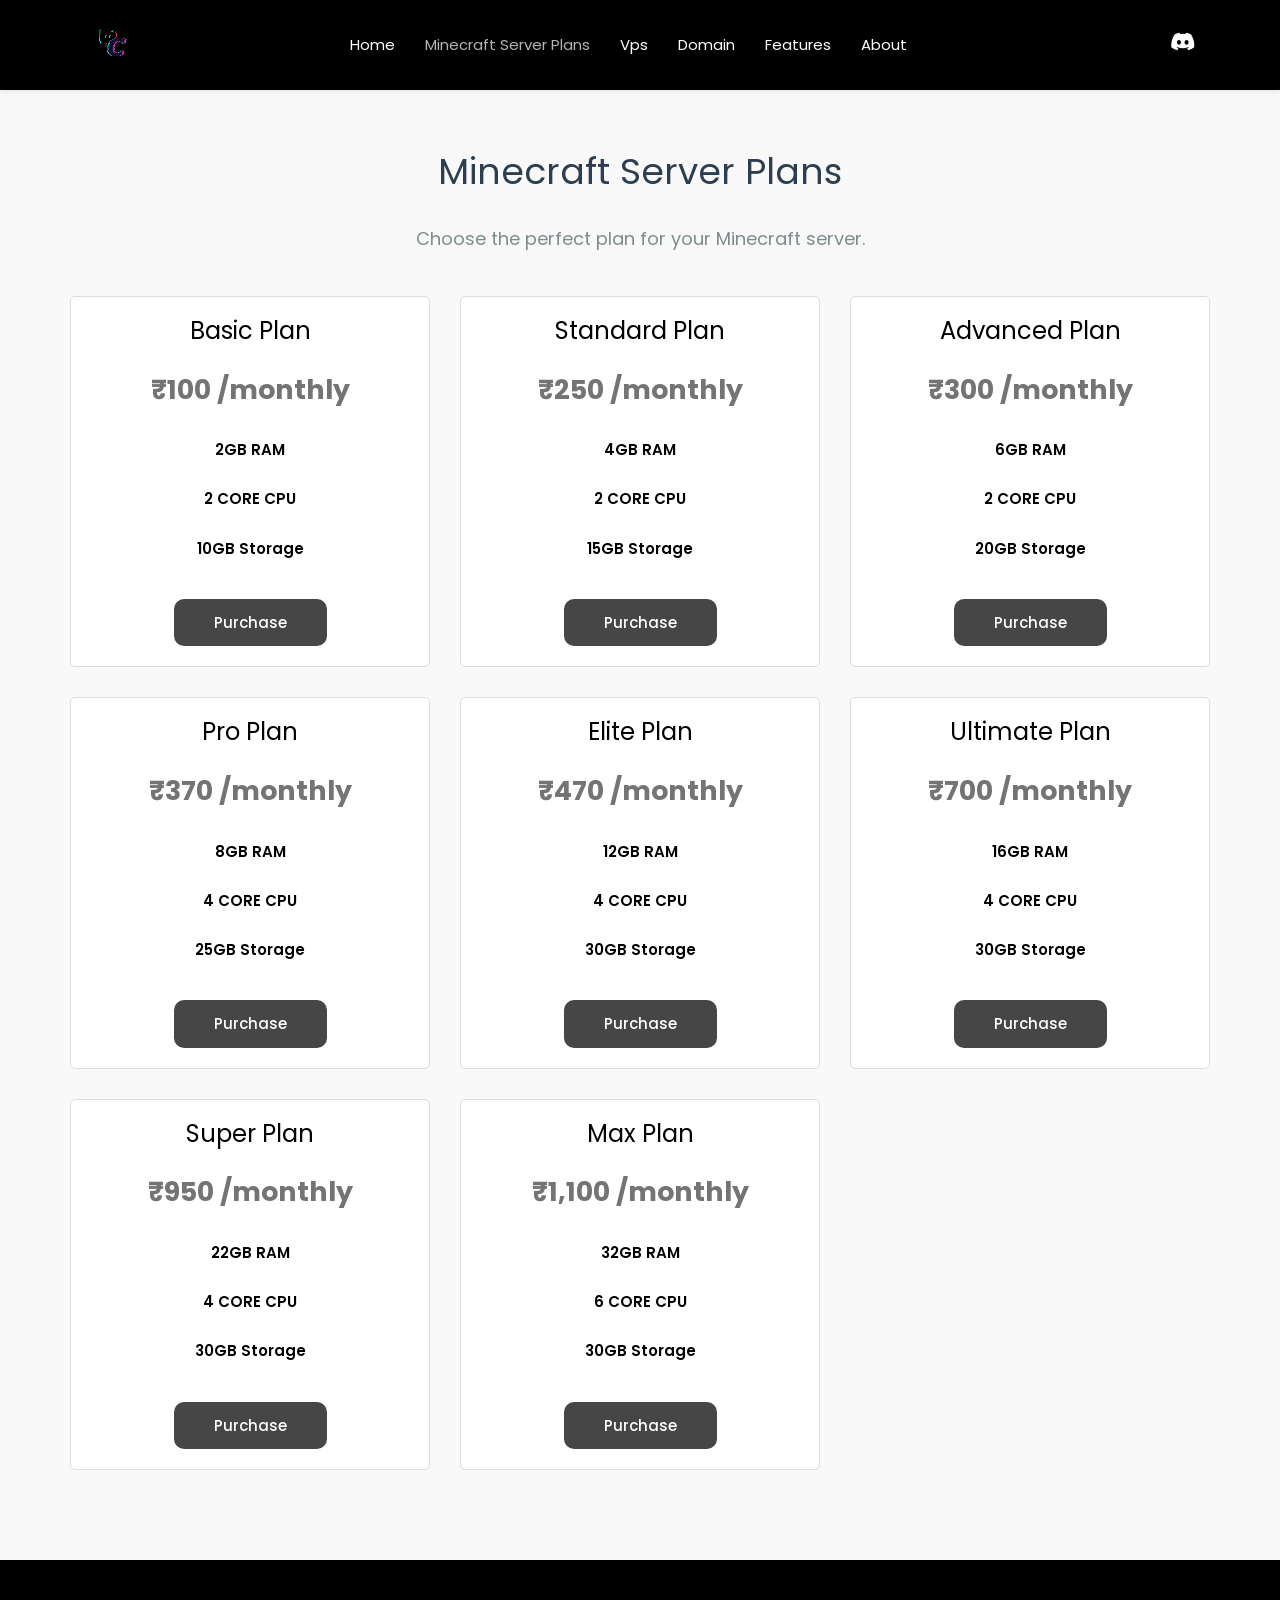
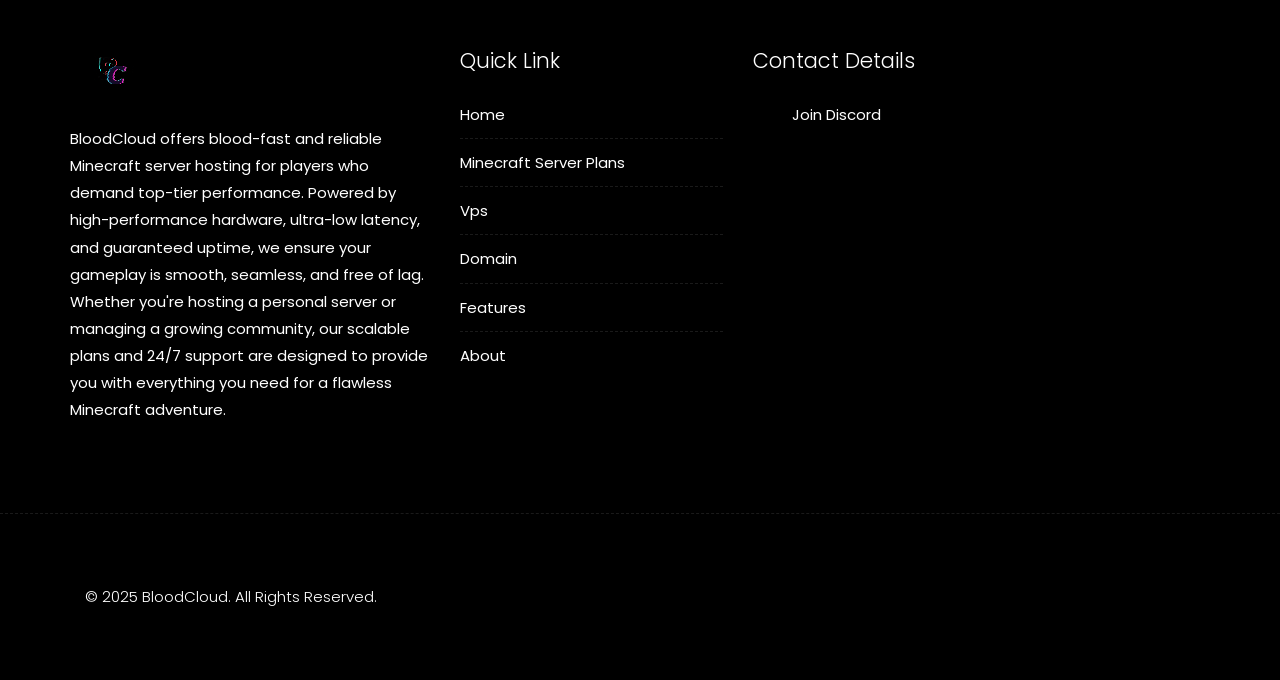
==== commit e299a199: "Update mcplans.html" ====
--- a/mcplans.html
+++ b/mcplans.html
@@ -5,7 +5,7 @@
     <meta charset="UTF-8">
     <meta http-equiv="X-UA-Compatible" content="IE=edge">
     <meta name="viewport" content="width=device-width, minimum-scale=1.0, maximum-scale=1.0, user-scalable=no">
-    <title>Lightning Host | Minecraft Plans</title>
+    <title>BloodCloud | Minecraft Plans</title>
     <meta name="keywords" content="Minecraft Server Plans, Best Minecraft Hosting">
     <meta name="description" content="Explore our affordable and flexible Minecraft server plans.">
     <meta name="author" content="Uchiha nodes">
@@ -40,7 +40,7 @@
                 </div>
                 <div id="navbar" class="navbar-collapse collapse">
                     <ul class="nav navbar-nav">
-                        <li><a href="./">Home</a></li>
+                        <li><a href="https://host-bloodcloud.github.io/home">Home</a></li>
                         <li><a class="active" href="./mcplans">Minecraft Server Plans</a></li>
                         <li><a href="./vps">Vps</a></li>
                         <li><a href="./domain">Domain</a></li>
@@ -49,7 +49,7 @@
                     </ul>
                     <ul class="nav navbar-nav navbar-right">
                         <li>
-                            <a href="https://discord.gg/VqP8Ry9nz5" target="_blank">
+                            <a href="https://discord.gg/huKbNGZrVE" target="_blank">
                                 <i class="fab fa-discord" aria-hidden="true" style="font-size: 20px;"></i>
                             </a>
                         </li>
@@ -208,9 +208,9 @@
                             <p>In The Channel Make Checkout Ticket & Send The Payment Proof There.</p>
                             <p>After Provinding All Details And Proof Wait For The Owner Approval.</p>
                             <p>You Will Be Provided With Your Server Shortly.</p>
-                            <img src="images/logos/IMG_2029.jpg" alt="UPI QR Code" class="img-fluid">
-                            <span>prathampg@fam</span>
-                            <p>Instructions: Open your UPI app, scan the QR code, Check name should be Pratham Anand Basavanal or Pratham and proceed with the payment.</p>
+                            <img src="images/logos/MeowSamOP.jpg" alt="UPI QR Code" class="img-fluid">
+                            <span>meowsamop@fam</span>
+                            <p>Instructions: Open your UPI app, scan the QR code, Check name should be Telling soon and proceed with the payment.</p>
                         </div>
                         <div id="creditCardDetails" style="display: none;">
                             <p>Not available Currently.</p>
@@ -235,7 +235,7 @@
                         <div class="widget-title">
                             <img src="images/logos/logo (23).png" alt="">
                         </div>
-                        <p>Lightning Host offers lightning-fast and reliable Minecraft server hosting for players who demand top-tier performance. Powered by high-performance hardware, ultra-low latency, and guaranteed uptime, we ensure your gameplay is
+                        <p>BloodCloud offers blood-fast and reliable Minecraft server hosting for players who demand top-tier performance. Powered by high-performance hardware, ultra-low latency, and guaranteed uptime, we ensure your gameplay is
                             smooth, seamless, and free of lag. Whether you're hosting a personal server or managing a growing community, our scalable plans and 24/7 support are designed to provide you with everything you need for a flawless Minecraft
                             adventure. </p>
                     </div>
@@ -247,7 +247,7 @@
                             <h3>Quick Link</h3>
                         </div>
                         <ul class="footer-links">
-                            <li><a href="./">Home</a></li>
+                            <li><a href="https://host-bloodcloud.github.io/home/">Home</a></li>
                             <li><a class="active" href="./mcplans">Minecraft Server Plans</a></li>
                             <li><a href="./vps">Vps</a></li>
                             <li><a href="./domain">Domain</a></li>
@@ -264,7 +264,7 @@
                         </div>
                         <ul class="footer-links">
                             <li><i class="fab fa-dis cord"></i><a href="
-                                https://discord.gg/VqP8Ry9nz5" target="_blank"> Join Discord</a></li>
+                                https://discord.gg/huKbNGZrVE" target="_blank"> Join Discord</a></li>
                         </ul>
                     </div>
                 </div>
@@ -276,7 +276,7 @@
         <div class="container">
             <div class="footer-distributed">
                 <div class="footer-left">
-                    <p class="footer-company-name">&copy; 2025 Lightning Host. All Rights Reserved.</p>
+                    <p class="footer-company-name">&copy; 2025 BloodCloud. All Rights Reserved.</p>
                 </div>
             </div>
         </div>
@@ -314,9 +314,9 @@
 
         document.getElementById('checkoutButton').addEventListener('click', function() {
 
-            window.open('https://discord.gg/xjxVP9pn6W', '_blank');
+            window.open('https://discord.gg/huKbNGZrVE', '_blank');
         });
     </script>
 </body>
 
-</html>+</html>
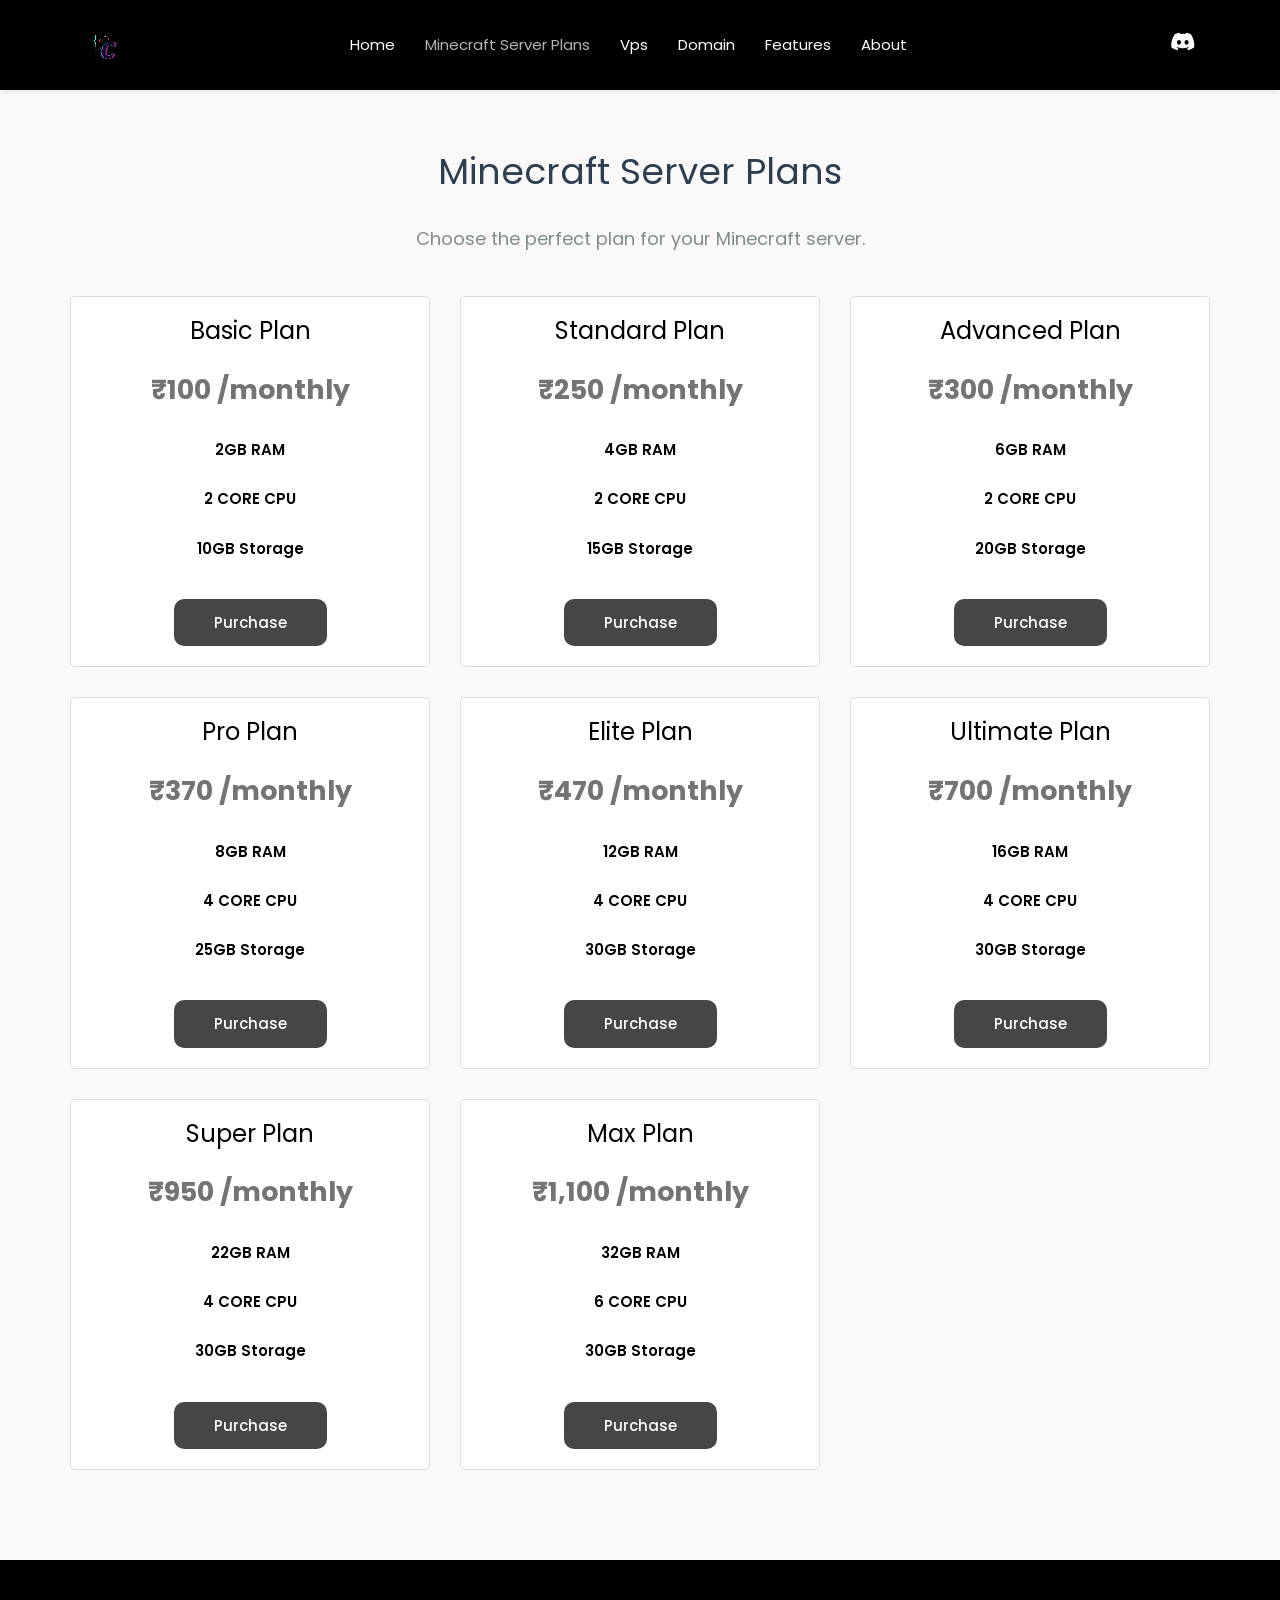
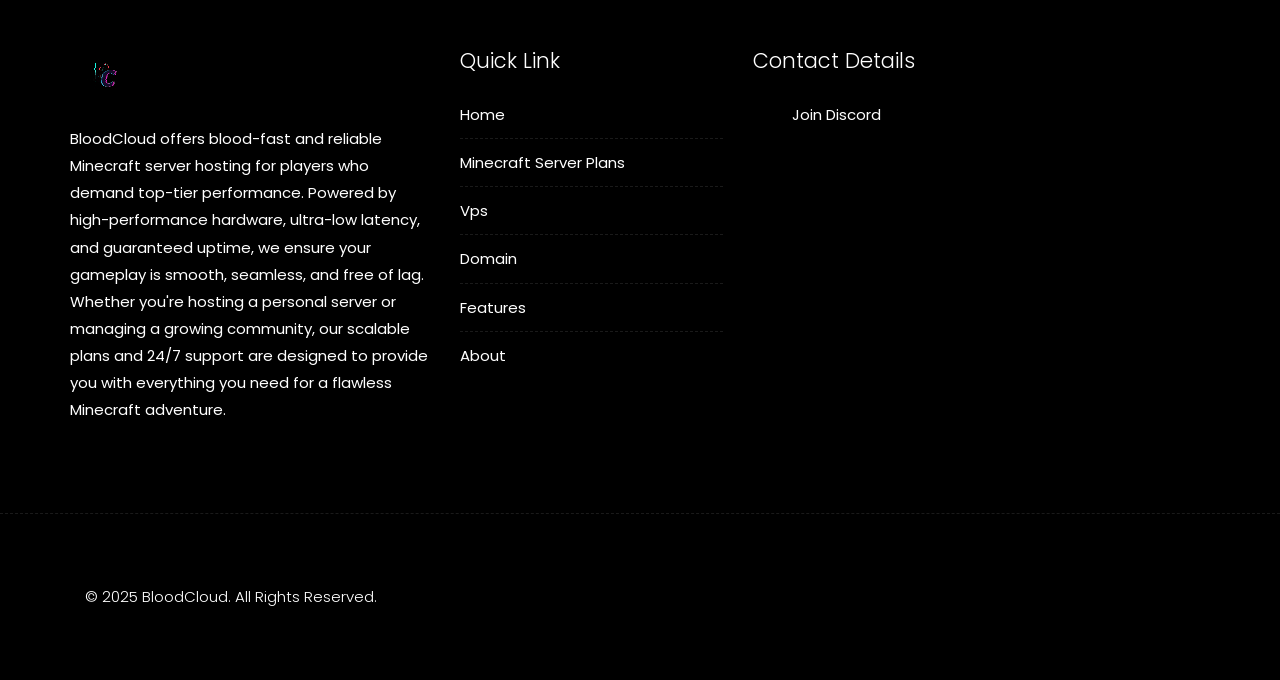
==== commit 8eae6268: "Update mcplans.html" ====
--- a/mcplans.html
+++ b/mcplans.html
@@ -35,7 +35,7 @@
                         <span class="icon-bar"></span>
                     </button>
                     <a class="navbar-brand" href="index.html">
-                        <img src="images/logos/logo (23).png" alt="image" class="animated-logo">
+                        <img src="images/logos/logo.png" alt="image" class="animated-logo">
                     </a>
                 </div>
                 <div id="navbar" class="navbar-collapse collapse">
@@ -43,7 +43,7 @@
                         <li><a href="https://host-bloodcloud.github.io/home">Home</a></li>
                         <li><a class="active" href="./mcplans">Minecraft Server Plans</a></li>
                         <li><a href="./vps">Vps</a></li>
-                        <li><a href="./domain">Domain</a></li>
+                        <li><a href="./domains">Domain</a></li>
                         <li><a href="./feature">Features</a></li>
                         <li><a href="./about">About</a></li>
                     </ul>
@@ -233,7 +233,7 @@
                 <div class="col-md-4 col-sm-4 col-xs-12">
                     <div id="about" class="widget clearfix">
                         <div class="widget-title">
-                            <img src="images/logos/logo (23).png" alt="">
+                            <img src="images/logos/logo.png" alt="">
                         </div>
                         <p>BloodCloud offers blood-fast and reliable Minecraft server hosting for players who demand top-tier performance. Powered by high-performance hardware, ultra-low latency, and guaranteed uptime, we ensure your gameplay is
                             smooth, seamless, and free of lag. Whether you're hosting a personal server or managing a growing community, our scalable plans and 24/7 support are designed to provide you with everything you need for a flawless Minecraft
